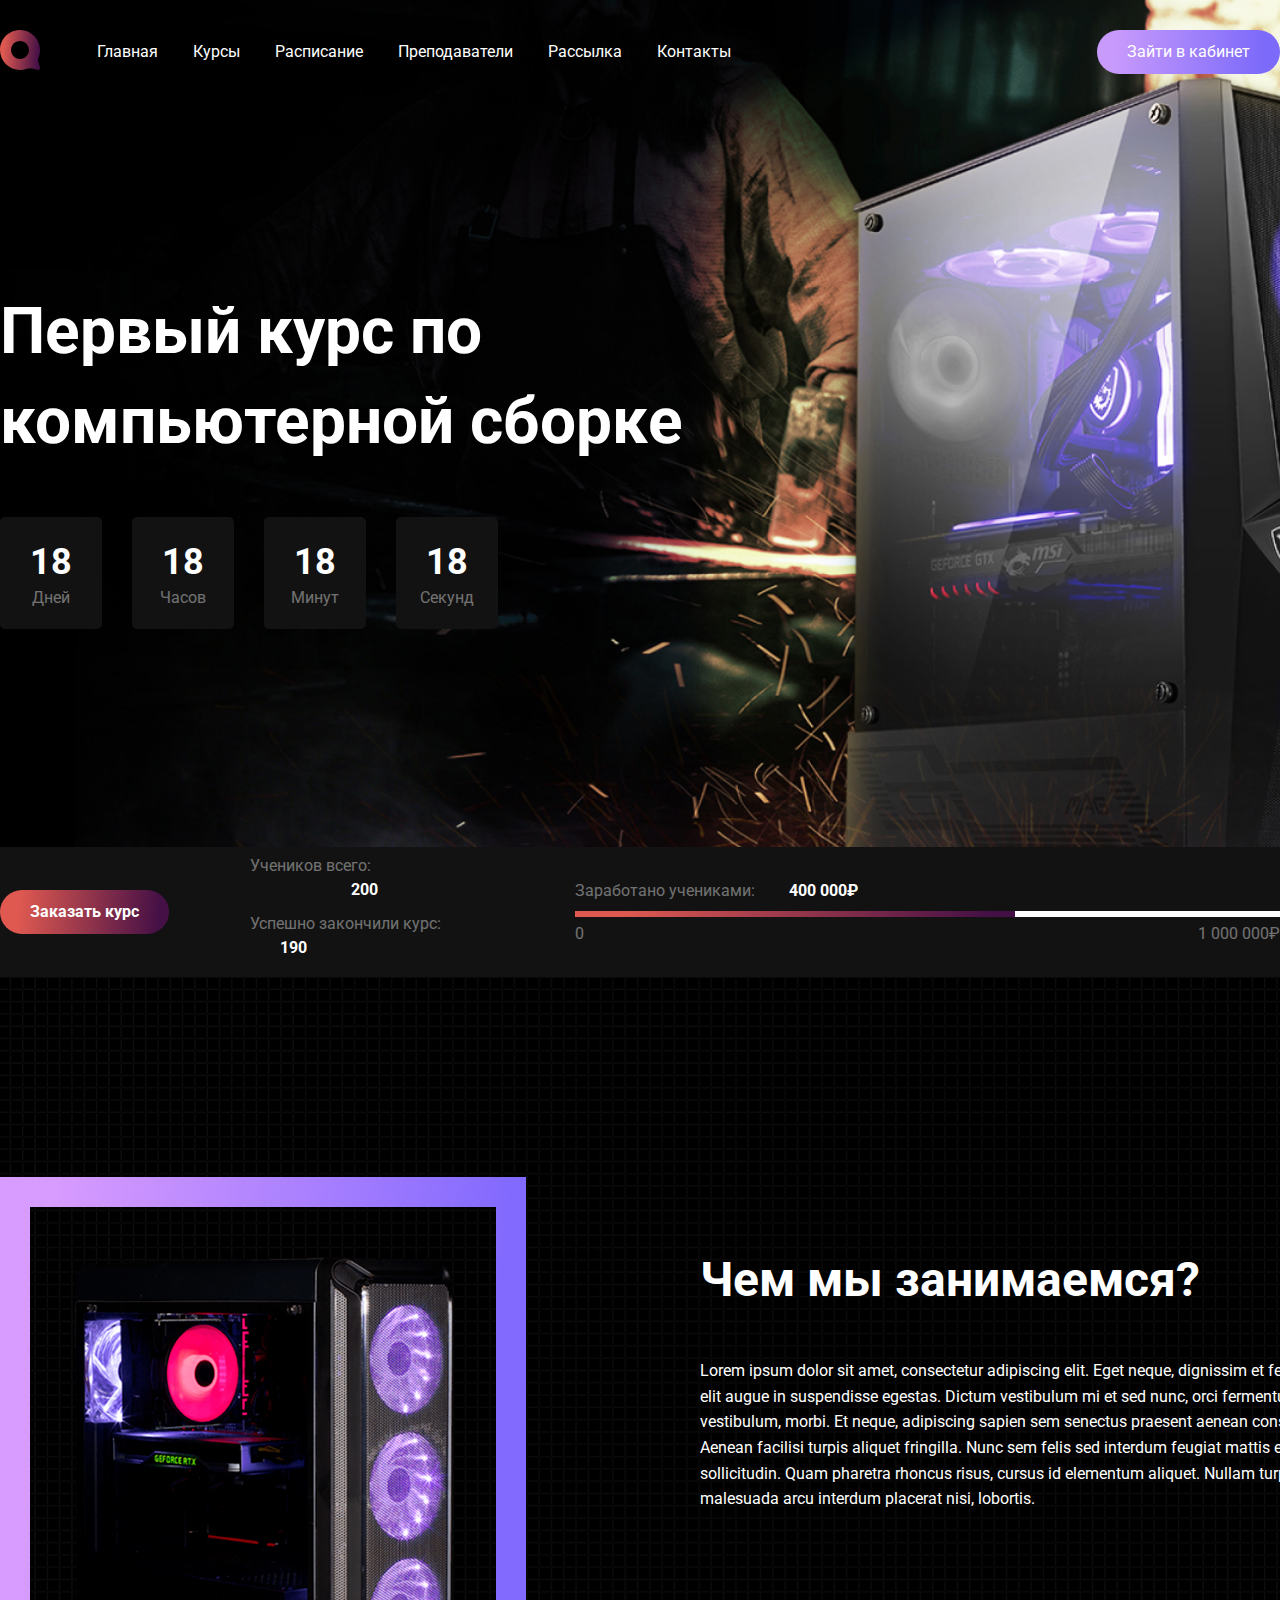
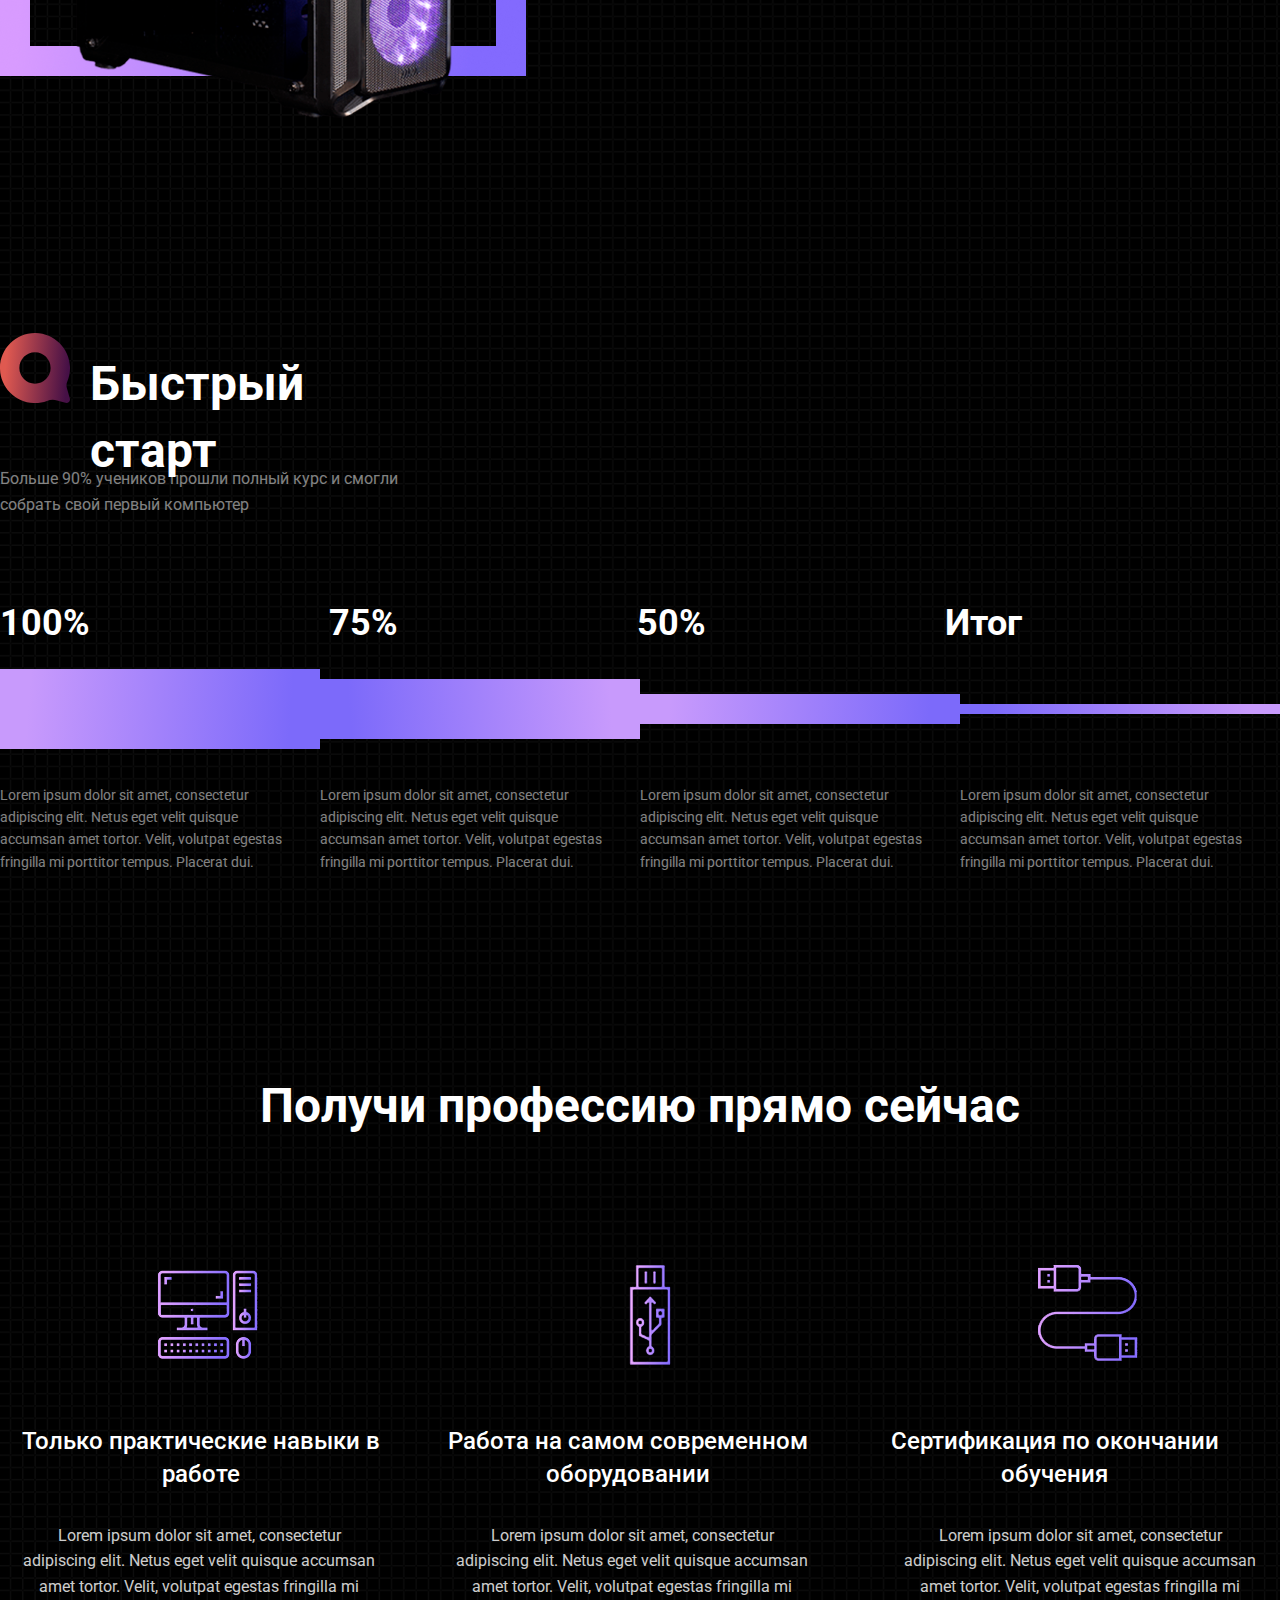
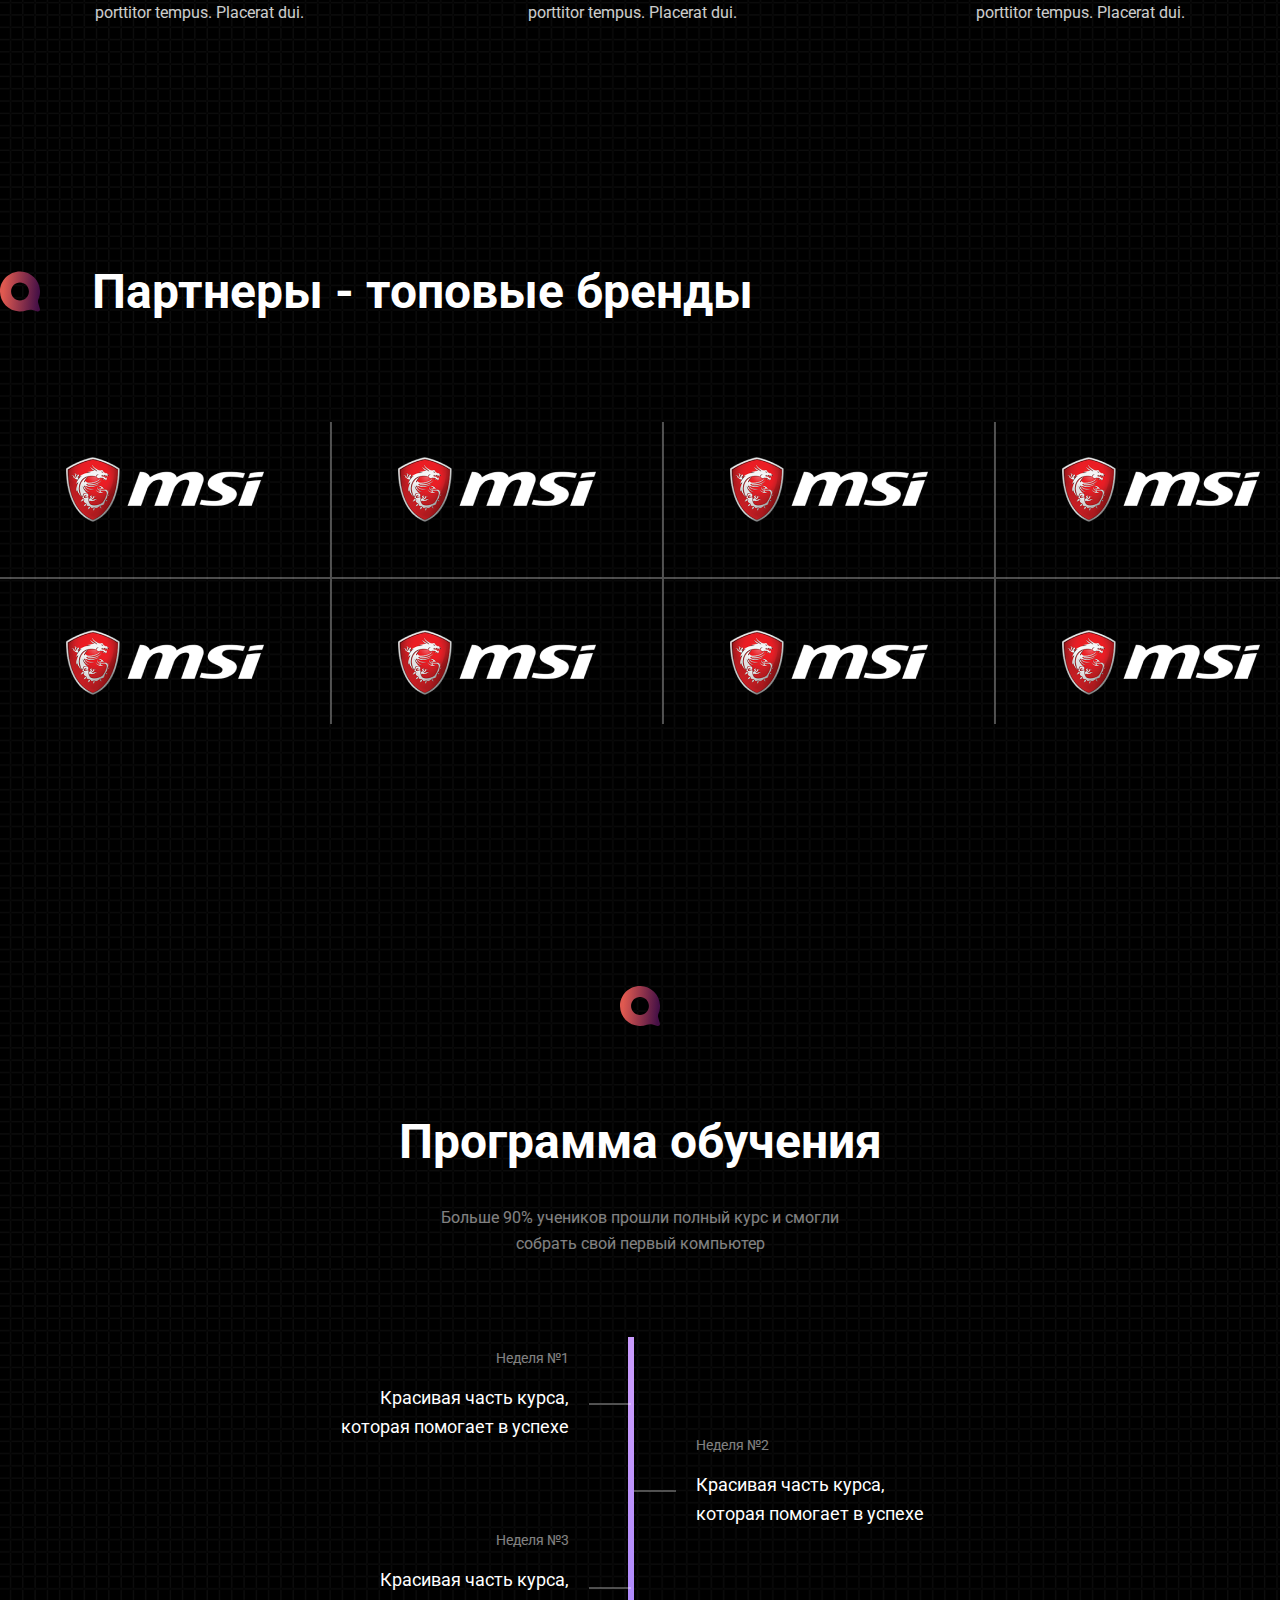
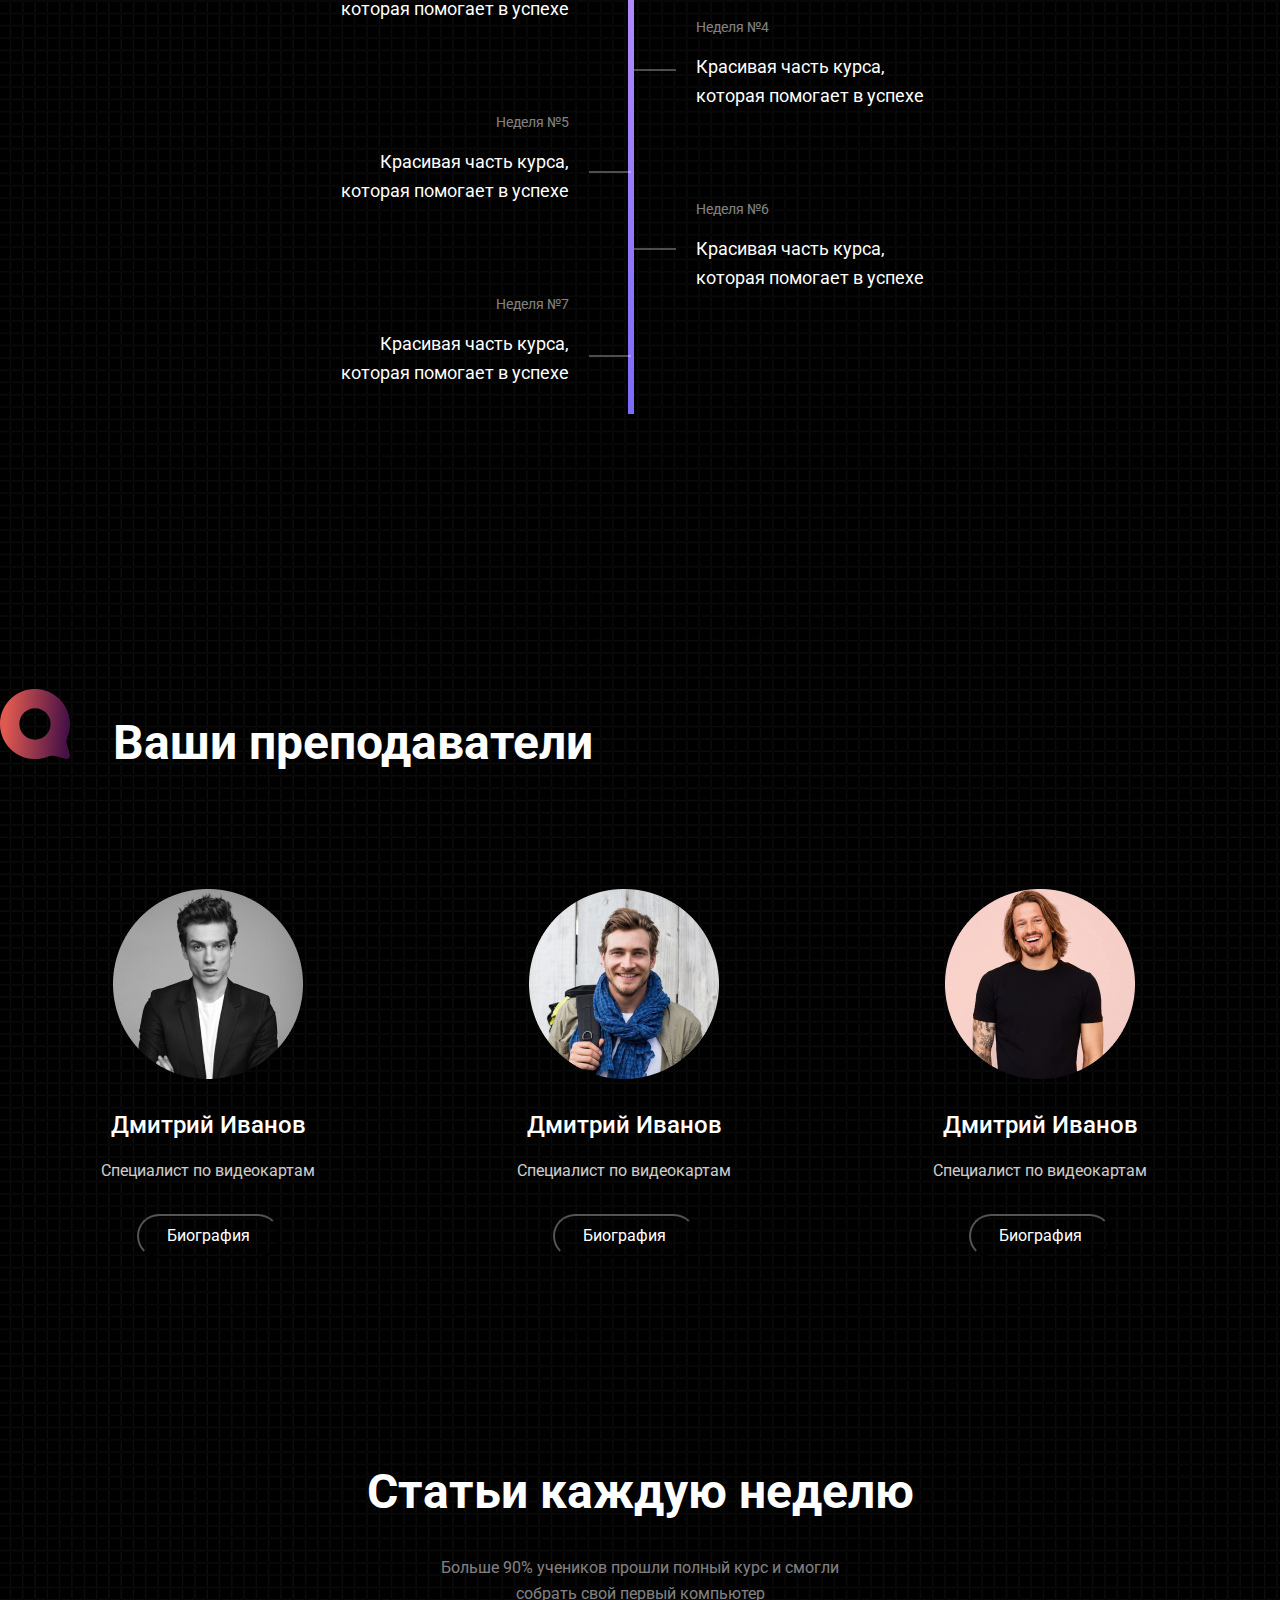
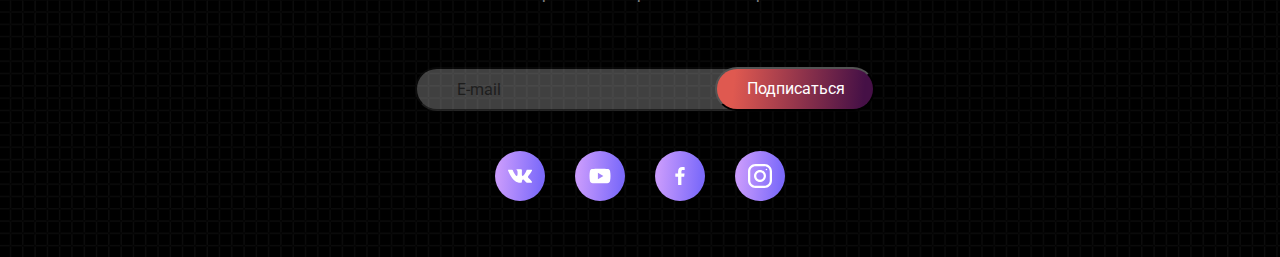
==== project/index.html @ 79b16659 "Add files via upload" ====
<!DOCTYPE html>
<html lang="ru">
<head>
    <meta charset="UTF-8">
    <meta http-equiv="X-UA-Compatible" content="IE=edge">
    <meta name="viewport" content="width=device-width, initial-scale=1.0">
    <title>Сайт</title>
    <link rel="preconnect" href="https://fonts.googleapis.com">
    <link rel="preconnect" href="https://fonts.gstatic.com" crossorigin>
    <link href="https://fonts.googleapis.com/css2?family=Roboto:wght@400;700&display=swap" rel="stylesheet">
    <link rel="stylesheet" href="css/normalize.css">
    <link rel="stylesheet" href="css/style.css">
</head>
<body>
    <header class="header">
       <div class="navbar  container">
            <a href="">
            <img src="img/Vector.svg" alt="Vector">
        </a>
        <nav>
            <ul class="menu">
                <li class="menu-item">
                    <a href="#" class="menu-link">Главная</a>
                </li>
                <li class="menu-item">
                    <a href="#" class="menu-link">Курсы</a>
                </li>
                <li class="menu-item">
                    <a href="#" class="menu-link">Расписание</a>
                </li>
                <li class="menu-item">
                    <a href="#" class="menu-link">Преподаватели</a>
                </li>
                <li class="menu-item">
                    <a href="#" class="menu-link">Рассылка</a>
                </li>
                <li class="menu-item">
                    <a href="#" class="menu-link">Контакты</a>
                </li>
            </ul>
        </nav>
        <div class="entrance">
            <span class="entrance-text">Зайти в кабинет</span>
        </div>
       </div>
       
       <div class="heading container">
            <h1 class="heading-title">Первый курс по компьютерной сборке</h1>
       </div>
       
       <div class="time container">
            <div class="time-block">
                <span class="time-number">18</span>
                <span class="time-times">Дней</span>
            </div>
            <div class="time-block">
                <span class="time-number">18</span>
                <span class="time-times">Часов</span>
            </div>
            <div class="time-block">
                <span class="time-number">18</span>
                <span class="time-times">Минут</span>
            </div>
            <div class="time-block">
                <span class="time-number">18</span>
                <span class="time-times">Секунд</span>
            </div>
       </div>
     
       <div class="kyrs">
           <div class="kyrs-info container">
                <div class="kyrs-button">
                    <span class="kyrs-button-text">Заказать курс</span>
                </div>
                <div class="kyrs-people">
                    <div class="kyrs-people-text">
                        <span class="kyrs-people-text1">Учеников всего:</span>
                        <span class="kyrs-people-text2">200</span>
                        
                    </div>
                    <div class="kyrs-people-text">
                        <span class="kyrs-people-text3">Успешно закончили курс:</span>
                        <span class="kyrs-people-text4">190</span>
                    </div>
                </div>
                <div class="kyrs-money">
                    <span class="kyrs-money1">Заработано учениками:</span>
                    <span class="kyrs-money2">400 000₽</span>
                    <div class="graph">
                        <div class="graphic1"></div>
                        <div class="graphic2"></div>
                    </div>
                    <div class="money">
                        <span class="zero">0</span>
                        <span class="million">1 000 000₽</span>
                    </div>
                </div>
           </div>
       </div>
     
    </header>
    <div class="list">
        <div class="listInfo container">
            <div class="list-listInfo-border">
                <img src="img/picture111.png" alt="picture">
            </div>
            <div class="list-listInfo-text">
                <div class="list-listInfo-text1">Чем мы занимаемся?</div>
                <div class="list-listInfo-text2">Lorem ipsum dolor sit amet, consectetur adipiscing elit. Eget neque, dignissim et feugiat elit augue in suspendisse egestas. Dictum vestibulum mi et sed nunc, orci fermentum vestibulum, morbi. Et neque, adipiscing sapien sem senectus praesent aenean consequat. Aenean facilisi turpis aliquet fringilla. Nunc sem felis sed interdum feugiat mattis elit, sollicitudin. Quam pharetra rhoncus risus, cursus id elementum aliquet. Nullam turpis arcu malesuada arcu interdum placerat nisi, lobortis. </div>
            </div>
        </div>
        <div class="listInfo2 container">
            <div class="listInfo2-heading">
                <img class="listInfo2-heading-Ellipse" src="img/Vector.svg" alt="Ellipse">
                <span class="listInfo2-heading-text">Быстрый старт</span>
            </div>
            <div class="listInfo2-text">
                <span class="listInfo2-text1">Больше 90% учеников прошли полный курс и смогли собрать свой первый компьютер</span>
            </div>
            <div class="listInfo2-statistic">
                <div class="listInfo2-procent">
                    <span class="listInfo2-procent-text">100%</span>
                    <span class="listInfo2-procent-text">75%</span>
                    <span class="listInfo2-procent-text">50%</span>
                    <span class="listInfo2-procent-text">Итог</span>
                </div>
            </div>
            <div class="listInfo2-statistic2">
                <div class="block1"></div>
                <div class="block2"></div>
                <div class="block3"></div>
                <div class="block4"></div>
            </div>
            <div class="listInfo2-statistic-text">
                <div class="text1">Lorem ipsum dolor sit amet, consectetur adipiscing elit. Netus eget velit quisque accumsan amet tortor. Velit, volutpat egestas fringilla mi porttitor tempus. Placerat dui.</div>
                <div class="text2">Lorem ipsum dolor sit amet, consectetur adipiscing elit. Netus eget velit quisque accumsan amet tortor. Velit, volutpat egestas fringilla mi porttitor tempus. Placerat dui.</div>
                <div class="text3">Lorem ipsum dolor sit amet, consectetur adipiscing elit. Netus eget velit quisque accumsan amet tortor. Velit, volutpat egestas fringilla mi porttitor tempus. Placerat dui.</div>
                <div class="text4">Lorem ipsum dolor sit amet, consectetur adipiscing elit. Netus eget velit quisque accumsan amet tortor. Velit, volutpat egestas fringilla mi porttitor tempus. Placerat dui.</div>
            </div>
            <div class="jobs">
                <div class="jobs-heading">Получи профессию прямо сейчас</div>
                <div class="jobs-picture">
                    <img src="img/picture2.png" alt="vector" class="jobs-picture1">
                    <img src="img/picture3.png" alt="vector" class="jobs-picture2">
                    <img src="img/picture4.png" alt="vector" class="jobs-picture3">
                </div>
                <div class="jobs-text">
                    <div class="jobs-text1-heading">Только практические навыки в работе</div>                    
                    <div class="jobs-text1-heading">Работа на самом современном оборудовании</div>                  
                    <div class="jobs-text1-heading">Сертификация по окончании обучения</div>
                </div>
                <div class="jobs-text2">
                    <div class="jobs-text1-text">Lorem ipsum dolor sit amet, consectetur adipiscing elit. Netus eget velit quisque accumsan amet tortor. Velit, volutpat egestas fringilla mi porttitor tempus. Placerat dui.</div>
                    <div class="jobs-text3-text">Lorem ipsum dolor sit amet, consectetur adipiscing elit. Netus eget velit quisque accumsan amet tortor. Velit, volutpat egestas fringilla mi porttitor tempus. Placerat dui.</div>
                    <div class="jobs-text2-text">Lorem ipsum dolor sit amet, consectetur adipiscing elit. Netus eget velit quisque accumsan amet tortor. Velit, volutpat egestas fringilla mi porttitor tempus. Placerat dui.</div>
                </div>
            </div>
            <div class="partners">
                <div class="partners-heading">
                    <img src="img/Vector.svg" alt="vector" class="partners-heading1">
                    <span class="partners-heading2">Партнеры - топовые бренды</span>
                </div>
                <div class="partners-text">
                    <div class="partners-text1">
                        <img src="img/logo.png" alt="logo" class="logo">
                        <hr class="line">
                        <img src="img/logo.png" alt="logo" class="logo">
                    </div>
                    <div class="partners-text2">
                        <hr class="line1">
                    </div>
                    <div class="partners-text1">
                        <img src="img/logo.png" alt="logo" class="logo">
                        <hr class="line">
                        <img src="img/logo.png" alt="logo" class="logo">
                    </div>
                    <div class="partners-text2">
                        <hr class="line1">
                    </div>
                    <div class="partners-text1">
                        <img src="img/logo.png" alt="logo" class="logo">
                        <hr class="line">
                        <img src="img/logo.png" alt="logo" class="logo">
                    </div>
                    <div class="partners-text2">
                        <hr class="line1">
                    </div>
                    <div class="partners-text1">
                        <img src="img/logo.png" alt="logo" class="logo">
                        <hr class="line">
                        <img src="img/logo.png" alt="logo" class="logo">
                    </div>
                </div>
            </div>
        </div>
        <div class="program container1">
            <div class="program-head">
                <div class="head-heading"><img src="img/Vector.svg" alt=""></div>
                <div class="head-heading1">Программа обучения</div>
                <center><div class="head-heading2">Больше 90% учеников прошли полный курс и смогли собрать свой первый компьютер</div></center>
            </div>
            <div class="program-information">
                <div class="program-imformation1">
                    <span class="information1">Неделя №1</span>
                    <span class="information2">Красивая часть курса,
                        которая помогает в успехе</span>
                    <span class="information1">Неделя №3</span>
                    <span class="information2">Красивая часть курса,
                        которая помогает в успехе</span>
                    <span class="information1">Неделя №5</span>
                    <span class="information2">Красивая часть курса,
                        которая помогает в успехе</span>
                    <span class="information1">Неделя №7</span>
                    <span class="information2">Красивая часть курса,
                        которая помогает в успехе</span>
                </div>
                <div class="program-information2">
                    <hr class="program-line">
                    <hr class="program-line">
                    <hr class="program-line">
                    <hr class="program-line">
                </div>
                <div class="program-information3">
                    <div class="lineVertical"></div>
                </div>
                <div class="program-information4">
                    <hr class="program-line2">
                    <hr class="program-line2">
                    <hr class="program-line2">
                </div>
                <div class="program-information5">
                    <span class="information12">Неделя №2</span>
                    <span class="information22">Красивая часть курса,
                        которая помогает в успехе</span>
                    <span class="information12">Неделя №4</span>
                    <span class="information22">Красивая часть курса,
                        которая помогает в успехе</span>
                    <span class="information12">Неделя №6</span>
                    <span class="information22">Красивая часть курса,
                        которая помогает в успехе</span>
                </div>
            </div>
        </div>
        <div class="prepodavateli container">
            <div class="prepodavateli-heading">
                <img src="img/Vector.svg" alt="Vector" class="vector">
                <span class="prepodavateli-heading-text">Ваши преподаватели</span>
            </div>
            <div class="prepod">
                <div class="prepodavateli-information">
                    <div class="DmitryIvanov">
                        <img src="img/Ellipse2.png" alt="DmitryIvanov" class="Dmitry">
                        <div class="text123">Дмитрий Иванов</div>
                        <div class="text213"> Специалист по видеокартам</div>
                        <button class="prepodavateli-button"><span class="button-text1">Биография</span></button>
                    </div>
                </div>
                <div class="prepodavateli-information">
                    <div class="DmitryIvanov">
                        <img src="img/Ellipse3.png" alt="DmitryIvanov" class="Dmitry">
                        <div class="text123">Дмитрий Иванов</div>
                        <div class="text213"> Специалист по видеокартам</div>
                        <button class="prepodavateli-button"><span class="button-text1">Биография</span></button>
                    </div>
                </div>
                <div class="prepodavateli-information">
                    <div class="DmitryIvanov">
                        <img src="img/Ellipse4.png" alt="DmitryIvanov" class="Dmitry">
                        <div class="text123">Дмитрий Иванов</div>
                        <div class="text213"> Специалист по видеокартам</div>
                        <button class="prepodavateli-button"><span class="button-text1">Биография</span></button>
                    </div>
                </div>
            </div>
            
        </div>
        <footer>
            <div class="footer container1">
                <div class="footer-heading">
                    <div class="footer-heading-text">Статьи каждую неделю</div>
                </div>
                <div class="footer-text">
                    <div class="footer-text-txt">Больше 90% учеников прошли полный курс и смогли собрать свой первый компьютер</div>
                </div>
                <div class="footer-email">
                    <input  placeholder="E-mail"   class="footer-input">
                    <button class="footer-button">Подписаться</button>
                </div>
                <div class="footer-icons">
                    <svg width="290" height="50" viewBox="0 0 290 50" fill="none" xmlns="http://www.w3.org/2000/svg">
                        <circle cx="25" cy="25" r="25" fill="url(#paint0_linear_10099_116)"/>
                        <circle cx="105" cy="25" r="25" fill="url(#paint1_linear_10099_116)"/>
                        <circle cx="185" cy="25" r="25" fill="url(#paint2_linear_10099_116)"/>
                        <circle cx="265" cy="25" r="25" fill="url(#paint3_linear_10099_116)"/>
                        <path d="M115.058 19.9454C114.938 19.5014 114.704 19.0966 114.379 18.7715C114.054 18.4464 113.649 18.2124 113.205 18.0929C111.57 17.6504 105 17.6504 105 17.6504C105 17.6504 98.4301 17.6504 96.7951 18.0929C96.3511 18.2124 95.9463 18.4464 95.6212 18.7715C95.2961 19.0966 95.0621 19.5014 94.9426 19.9454C94.6373 21.6128 94.4891 23.3053 94.5001 25.0004C94.4891 26.6955 94.6373 28.3879 94.9426 30.0554C95.0621 30.4994 95.2961 30.9042 95.6212 31.2293C95.9463 31.5544 96.3511 31.7884 96.7951 31.9079C98.4301 32.3504 105 32.3504 105 32.3504C105 32.3504 111.57 32.3504 113.205 31.9079C113.649 31.7884 114.054 31.5544 114.379 31.2293C114.704 30.9042 114.938 30.4994 115.058 30.0554C115.363 28.3879 115.511 26.6955 115.5 25.0004C115.511 23.3053 115.363 21.6128 115.058 19.9454ZM102.9 28.1504V21.8504L108.353 25.0004L102.9 28.1504Z" fill="white"/>
                        <g clip-path="url(#clip0_10099_116)">
                        <path fill-rule="evenodd" clip-rule="evenodd" d="M34.3625 27.7577C34.3625 27.7577 36.3029 29.6741 36.7829 30.5609C36.7922 30.5736 36.7995 30.5878 36.8045 30.6029C37.0001 30.9305 37.0481 31.1873 36.9521 31.3769C36.7901 31.6901 36.2417 31.8473 36.0557 31.8605H32.6261C32.3873 31.8605 31.8905 31.7981 31.2857 31.3805C30.8237 31.0577 30.3641 30.5261 29.9189 30.0065C29.2541 29.2349 28.6793 28.5653 28.0973 28.5653C28.0238 28.5651 27.9508 28.5773 27.8813 28.6013C27.4409 28.7405 26.8817 29.3681 26.8817 31.0397C26.8817 31.5629 26.4689 31.8605 26.1797 31.8605H24.6089C24.0737 31.8605 21.2873 31.6733 18.8165 29.0681C15.7889 25.8785 13.0697 19.48 13.0433 19.4236C12.8741 19.0096 13.2293 18.784 13.6133 18.784H17.0765C17.5409 18.784 17.6921 19.0648 17.7977 19.3168C17.9201 19.606 18.3737 20.7628 19.1177 22.0624C20.3225 24.1768 21.0629 25.0373 21.6545 25.0373C21.7657 25.0376 21.8749 25.0086 21.9713 24.9533C22.7441 24.5285 22.6001 21.7684 22.5641 21.1996C22.5641 21.0892 22.5629 19.9672 22.1669 19.4248C21.8837 19.036 21.4013 18.8848 21.1097 18.8296C21.1877 18.7168 21.3533 18.544 21.5657 18.442C22.0949 18.178 23.0513 18.1396 24.0005 18.1396H24.5273C25.5569 18.154 25.8233 18.22 26.1977 18.3148C26.9513 18.4948 26.9657 18.9832 26.8997 20.6464C26.8805 21.1216 26.8601 21.6568 26.8601 22.2868C26.8601 22.4212 26.8541 22.5712 26.8541 22.7236C26.8313 23.5768 26.8013 24.5381 27.4037 24.9329C27.4818 24.9815 27.5721 25.0073 27.6641 25.0072C27.8729 25.0072 28.4981 25.0072 30.1937 22.0972C30.9377 20.812 31.5137 19.2964 31.5533 19.1824C31.5869 19.1188 31.6877 18.94 31.8101 18.868C31.8972 18.8217 31.9947 18.7986 32.0933 18.8008H36.1673C36.6113 18.8008 36.9125 18.868 36.9713 19.036C37.0697 19.3084 36.9521 20.14 35.0921 22.6552C34.7789 23.074 34.5041 23.4365 34.2629 23.7533C32.5769 25.9661 32.5769 26.0777 34.3625 27.7577V27.7577Z" fill="white"/>
                        </g>
                        <path d="M186.397 33.9972V25.8012H189.162L189.573 22.5922H186.397V20.5482C186.397 19.6222 186.655 18.9882 187.984 18.9882H189.668V16.1272C188.849 16.0394 188.025 15.997 187.201 16.0002C184.757 16.0002 183.079 17.4922 183.079 20.2312V22.5862H180.332V25.7952H183.085V33.9972H186.397Z" fill="white"/>
                        <path d="M269.5 13H260.5C256.359 13 253 16.3585 253 20.5V29.5C253 33.6415 256.359 37 260.5 37H269.5C273.642 37 277 33.6415 277 29.5V20.5C277 16.3585 273.642 13 269.5 13ZM274.75 29.5C274.75 32.395 272.395 34.75 269.5 34.75H260.5C257.605 34.75 255.25 32.395 255.25 29.5V20.5C255.25 17.605 257.605 15.25 260.5 15.25H269.5C272.395 15.25 274.75 17.605 274.75 20.5V29.5Z" fill="white"/>
                        <path d="M265 19C261.686 19 259 21.6865 259 25C259 28.3135 261.686 31 265 31C268.314 31 271 28.3135 271 25C271 21.6865 268.314 19 265 19ZM265 28.75C262.933 28.75 261.25 27.067 261.25 25C261.25 22.9315 262.933 21.25 265 21.25C267.067 21.25 268.75 22.9315 268.75 25C268.75 27.067 267.067 28.75 265 28.75Z" fill="white"/>
                        <path d="M271.448 19.35C271.889 19.35 272.247 18.992 272.247 18.5505C272.247 18.1089 271.889 17.751 271.448 17.751C271.006 17.751 270.648 18.1089 270.648 18.5505C270.648 18.992 271.006 19.35 271.448 19.35Z" fill="white"/>
                        <defs>
                        <linearGradient id="paint0_linear_10099_116" x1="5.1105" y1="-5.43152e-06" x2="48.2386" y2="3.21466" gradientUnits="userSpaceOnUse">
                        <stop stop-color="#C89AFC"/>
                        <stop offset="1" stop-color="#7C6AFA"/>
                        </linearGradient>
                        <linearGradient id="paint1_linear_10099_116" x1="85.1105" y1="-5.43152e-06" x2="128.239" y2="3.21466" gradientUnits="userSpaceOnUse">
                        <stop stop-color="#C89AFC"/>
                        <stop offset="1" stop-color="#7C6AFA"/>
                        </linearGradient>
                        <linearGradient id="paint2_linear_10099_116" x1="165.11" y1="-5.43152e-06" x2="208.239" y2="3.21466" gradientUnits="userSpaceOnUse">
                        <stop stop-color="#C89AFC"/>
                        <stop offset="1" stop-color="#7C6AFA"/>
                        </linearGradient>
                        <linearGradient id="paint3_linear_10099_116" x1="245.11" y1="-5.43152e-06" x2="288.239" y2="3.21466" gradientUnits="userSpaceOnUse">
                        <stop stop-color="#C89AFC"/>
                        <stop offset="1" stop-color="#7C6AFA"/>
                        </linearGradient>
                        <clipPath id="clip0_10099_116">
                        <rect x="13" y="13" width="24" height="24" fill="white"/>
                        </clipPath>
                        </defs>
                        </svg>
                        
                        
                </div>
            </div>
        </footer>
    </div>
 
    
</body>
</html>
---- project/css/style.css ----
* {
    box-sizing: border-box;
}
body {
    background-color: #333333;
    font-family: 'Roboto', sans-serif;
}
.header {
   
    min-height: 100%;
    background: url("../img/bg.jpg") no-repeat center top / cover;
}
.navbar {
    display: flex;
    align-items: center;
    justify-content: space-between;
    padding-top: 30px;
    padding-bottom: 30px;
}
.container {
    max-width: 1296px;
    margin: auto;
}
.menu {
    list-style: none;
    display: flex;
    margin: 0;
    margin-left: 17px;
}
.menu-item {
    margin-right: 35px;
}
.menu-link {
    color: white;
    text-decoration: none;
}
.entrance {
    display: flex;
    align-items:center;
    margin-left: auto;
    color: white;
    min-width: 183px;
    min-height: 44px;
    border-radius: 50px;
    background: linear-gradient(94.26deg, #C89AFC 9.51%, #7C6AFA 90.23%);
}
.entrance-text {
    margin: auto;
}
.heading {
    color: white;
    padding-top: 140px;
}
.heading-title {
    font-family: Roboto;
    font-style: normal;
    font-weight: bold;
    font-size: 64px;
    line-height: 140%;
    width: 920px;
    height: 180px;
}
.time {
    color: white;
    margin-top: 50px;
    display: flex;
}
.time-block {
    width: 102px;
    height: 112px;
    background: #121212;
    margin-right: 30px;
    flex-direction: column;
    display: flex;
    justify-content: center;
    align-items: center;
    border-radius: 5px;
}
.time-number {
    font-family: Roboto;
    font-style: normal;
    font-weight: bold;
    font-size: 36px;
    line-height: 140%;  
}
.time-times {
    font-family: Roboto;
    font-style: normal;
    font-weight: normal;
    font-size: 16px;
    line-height: 140%;
    text-align: center;
    color: #FFFFFF;
    opacity: 0.4;
}
.kyrs {
    margin-left: auto;
    margin-right: auto;
    margin-top: 218px;
    width: 100%;
    height: 130px;
    background-color:#121212;
}
.kyrs-info {
    height: 130px;
    display: flex;
    align-items: center;
    color: white;
}
.kyrs-button {
    display: flex;
    margin-right: 81px;
    align-items:center;
    color: white;
    width: 169px;
    height: 44px;
    min-width: 169px;
    min-height: 44px;
    border-radius: 50px;
    background: linear-gradient(94.78deg, #DF5950 11.19%, #451046 93.72%);
}
.kyrs-button-text {
    margin: auto;
    font-family: Roboto;
    font-style: normal;
    font-weight: bold;
    font-size: 16px;
    line-height: 150%;
}
.kyrs-people-text {
    margin-bottom: 10px;
}
.kyrs-people-text1 {
    font-family: Roboto;
    font-style: normal;
    font-weight: normal;
    font-size: 16px;
    line-height: 150%;
    color: #FFFFFF;
    opacity: 0.4;
}
.kyrs-people-text2 {
    margin-left: 101px;
    font-family: Roboto;
    font-style: normal;
    font-weight: bold;
    font-size: 16px;
    line-height: 150%;
    color: #FFFFFF;
}
.kyrs-people-text3 {
    font-family: Roboto;
    font-style: normal;
    font-weight: normal;
    font-size: 16px;
    line-height: 150%;
    color: #FFFFFF;
    opacity: 0.4;
}
.kyrs-people-text4 {
    margin-left: 30px;
    font-family: Roboto;
    font-style: normal;
    font-weight: bold;
    font-size: 16px;
    line-height: 150%;
    color: #FFFFFF;
}
.kyrs-money1 {
    margin-left: 81px;
    margin-right: 30px;
    font-family: Roboto;
    font-style: normal;
    font-weight: normal;
    font-size: 16px;
    line-height: 150%;
    color: #FFFFFF;
    opacity: 0.4;
}
.kyrs-money2 {
    font-family: Roboto;
    font-style: normal;
    font-weight: bold;
    font-size: 16px;
    line-height: 150%;
    color: #FFFFFF;
}
.graph {
    display: flex;
}
.graphic1 {
    margin-left: 81px;
    width: 440px;
    height: 6px;
    background: linear-gradient(94.78deg, #DF5950 11.19%, #451046 93.72%);
    margin-top: 8px;
}
.graphic2 {
    width: 265px;
    height: 6px;
    background:white;
    margin-top: 8px;
}
.money {
    display: flex;
    margin-left: 81px;
    margin-top: 5px;
    justify-content: space-between;
    font-family: Roboto;
    font-style: normal;
    font-weight: normal;
    font-size: 16px;
    line-height: 150%;
    color: #FFFFFF;
    opacity: 0.4;
}
.list {
    min-height: 1920px;
   
    background: url("../img/back.png") no-repeat center top / cover;
}
.listInfo {
    display: flex;
}
.list-listInfo-border {
    margin-top: 200px;
    width: 526px;
    height: 499px;
}
.list-listInfo-text {
    margin-left: 174px;
}
.list-listInfo-text1 {
    margin-top: 269px;
    width: 502px;
    height: 67px;
    font-family: Roboto;
    font-style: normal;
    font-weight: bold;
    font-size: 48px;
    line-height: 140%;
    color: #FFFFFF;
    margin-bottom: 45px;
}
.list-listInfo-text2 {
    width: 636px;
    height: 156px;
    font-family: Roboto;
    font-style: normal;
    font-weight: normal;
    font-size: 16px;
    line-height: 160%;
    color: #FFFFFF;
}
.listInfo2-heading {
    display: flex;
}
.listInfo2-heading-text {
    width: 351px;
    height: 67px;
    font-family: Roboto;
    font-style: normal;
    font-weight: bold;
    font-size: 48px;
    line-height: 140%;
    color: #FFFFFF;
}
.listInfo2-heading-Ellipse {
    margin-top: 243px;
    width: 70px;
    margin-right: 20px;
}
.listInfo2-heading-text {
    margin-top: 274px;
}
.listInfo2-text {
    width: 411px;
    height: 52px;
    margin-top: 49px;
}
.listInfo2-text1 {
    font-family: Roboto;
    font-style: normal;
    font-weight: normal;
    font-size: 16px;
    line-height: 160%;
    color: #FFFFFF;
    opacity: 0.5;
}
.listInfo2-procent {
    margin-top: 80px;
}
.listInfo2-procent-text {
    margin-right: 235px;
    width: 89px;
    height: 50px;
    font-family: Roboto;
    font-style: normal;
    font-weight: bold;
    font-size: 36px;
    line-height: 140%;
    color: #FFFFFF;
}
.listInfo2-statistic2 {
    display: flex;
}
.block1 {
    width: 324px;
    height: 80px;
    margin-top: 20px;
    background: linear-gradient(94.26deg, #C89AFC 9.51%, #7C6AFA 90.23%);
}
.block2 {
    margin-top: 30px;
    width: 324px;
    height: 60px;
    background: linear-gradient(94.26deg, #C89AFC 9.51%, #7C6AFA 90.23%);
    transform: matrix(-1, 0, 0, 1, 0, 0);
}
.block3 {
    margin-top: 45px;
    width: 324px;
    height: 30px;
    background: linear-gradient(94.26deg, #C89AFC 9.51%, #7C6AFA 90.23%);
}
.block4 {
    margin-top: 55px;
    width: 324px;
    height: 10px;
    background: linear-gradient(94.26deg, #C89AFC 9.51%, #7C6AFA 90.23%);
    transform: matrix(-1, 0, 0, 1, 0, 0);
}
.listInfo2-statistic-text {
    display: flex;
}
.text1{
    margin-right: 18px;
    margin-top: 35px;
    width: 306px;
    height: 88px;
    font-family: Roboto;
    font-style: normal;
    font-weight: normal;
    font-size: 14px;
    line-height: 160%;
    color: #FFFFFF;
    opacity: 0.5;
} 
.text2 {
    margin-right: 18px;
    margin-top: 35px;
    width: 306px;
    height: 88px;
    font-family: Roboto;
    font-style: normal;
    font-weight: normal;
    font-size: 14px;
    line-height: 160%;
    color: #FFFFFF;
    opacity: 0.5;
}
.text3 {
    margin-right: 18px;
    margin-top: 35px;
    width: 306px;
    height: 88px;
    font-family: Roboto;
    font-style: normal;
    font-weight: normal;
    font-size: 14px;
    line-height: 160%;
    color: #FFFFFF;
    opacity: 0.5;
}
.text4 {
    margin-right: 18px;
    margin-top: 35px;
    width: 306px;
    height: 88px;
    font-family: Roboto;
    font-style: normal;
    font-weight: normal;
    font-size: 14px;
    line-height: 160%;
    color: #FFFFFF;
    opacity: 0.5;
}
.jobs-heading {
    align-items: center;
    margin-top: 200px;
    font-family: Roboto;
    font-style: normal;
    font-weight: bold;
    font-size: 48px;
    line-height: 140%;
    text-align: center;
    color: #FFFFFF;
}
.jobs-picture {
    display: flex;
    margin-top: 126px;
    margin-bottom: 60px;
}
.jobs-picture1 {
    margin-left: 158px;
}
.jobs-picture2 {
    margin-left: 340px;
    margin-right: 340px;
}
.jobs-picture3 {
    margin-right: 158px;
}
.jobs-text {
    display: flex;
}
.jobs-text2 {
    display: flex;
}
.jobs-text1-heading {
    margin-bottom: 30px;
    margin-right: 24px;
    width: 416px;
    height: 68px;
    font-family: Roboto;
    font-style: normal;
    font-weight: 500;
    font-size: 24px;
    line-height: 140%;
    text-align: center;
    align-items: center;
    color: #FFFFFF;
}
.jobs-text1-text {
    margin-right: 75px;
    margin-left: 20px;
    width: 358px;
    height: 104px;
    font-family: Roboto;
    font-style: normal;
    font-weight: normal;
    font-size: 16px;
    line-height: 160%;
    text-align: center;
    color: #FFFFFF;
    opacity: 0.8;
}
.jobs-text2-text {
    width: 358px;
    height: 104px;
    font-family: Roboto;
    font-style: normal;
    font-weight: normal;
    font-size: 16px;
    line-height: 160%;
    text-align: center;
    color: #FFFFFF;
    opacity: 0.8;
}
.jobs-text3-text {
    margin-right: 90px;
    width: 358px;
    height: 104px;
    font-family: Roboto;
    font-style: normal;
    font-weight: normal;
    font-size: 16px;
    line-height: 160%;
    text-align: center;
    color: #FFFFFF;
    opacity: 0.8;
}
.partners-heading {
    display: flex;
    margin-top: 231px;
    margin-bottom: 89px;
}
.partners-heading1 {
    margin-right: 52px;
}
.partners-heading2 {
    width: 661px;
    height: 67px;
    font-family: Roboto;
    font-style: normal;
    font-weight: bold;
    font-size: 48px;
    line-height: 140%;
    color: #FFFFFF;
}
.partners-text {
    display: flex;
    margin-bottom: 243px;
}
.logo {
    margin-bottom: 29px;
    margin-right: 66px;
    margin-left: 66px;
    margin-top: 29px;
}
.line {
    opacity: 0.3;
    border: 1px solid #FFFFFF;
}
.line1 {
    height: 300px;
    opacity: 0.3;
    border: 1px solid #FFFFFF;
}
.container1 {
    max-width: 750px;
    margin: auto;
}
.program-head {
    justify-content: center;
}
.head-heading {
    text-align: center;
}
.head-heading1 {
    margin-top: 78px;
    margin-bottom: 30px;
    text-align: center;
    height: 67px;
    font-family: Roboto;
    font-style: normal;
    font-weight: bold;
    font-size: 48px;
    line-height: 140%;
    color: #FFFFFF;
}
.head-heading2 {
    align-items: center;
    width: 411px;
    height: 52px;
    font-family: Roboto;
    font-style: normal;
    font-weight: normal;
    font-size: 16px;
    line-height: 160%;
    color: #FFFFFF;
    opacity: 0.5;
}
.program-information {
    display: flex;
}
.program-imformation1 {
    margin-top: 90px;
    display: flex;
    flex-direction: column;
    flex-wrap: wrap;
}
.program-information2 {
    margin-top: 138px;
    
}
.information1 {
    margin-bottom: 15px;
    width: 304px;
    height: 22px;
    font-family: Roboto;
    font-style: normal;
    font-weight: normal;
    font-size: 14px;
    line-height: 160%;
    text-align: right;
    color: #FFFFFF;
    opacity: 0.5;
}
.information2 {
    margin-left: auto;
    margin-bottom: 87px;
    width: 228px;
    height: 58px;
    font-family: Roboto;
    font-style: normal;
    font-weight: normal;
    font-size: 18px;
    line-height: 160%;
    text-align: right;
    color: #FFFFFF;
}
.program-line {
    margin-left: 20px;
    margin-bottom: 182px;
    width: 40px;
    height: 0px;
    opacity: 0.3;
    border: 1px solid #FFFFFF;
    transform: rotate(180deg);
}
.lineVertical {
    margin-top: 80px;
    border-left: 6px solid;
    border-image: linear-gradient(94.26deg, #C89AFC 9.51%, #7C6AFA 90.23%);
    border-image-slice: 1;
    height: 677px;
    left: 50%;
    margin-left: -3px;
    top: 0;
}
.program-information4 {
    margin-top: 225px;
}
.program-line2 {
    margin-right: 20px;
    margin-bottom: 177px;
    width: 40px;
    height: 0px;
    opacity: 0.3;
    border: 1px solid #FFFFFF;
    transform: rotate(180deg);
}
.program-information5 {
    margin-top: 177px;
    display: flex;
    flex-direction: column;
    flex-wrap: wrap;
}
.information12 {
    margin-bottom: 15px;
    width: 304px;
    height: 22px;
    font-family: Roboto;
    font-style: normal;
    font-weight: normal;
    font-size: 14px;
    line-height: 160%;
    text-align: left;
    color: #FFFFFF;
    opacity: 0.5;
}
.information22 {
    margin-right: auto;
    margin-bottom: 87px;
    width: 228px;
    height: 58px;
    font-family: Roboto;
    font-style: normal;
    font-weight: normal;
    font-size: 18px;
    line-height: 160%;
    text-align: left;
    color: #FFFFFF;
}
.prepod {
    display: flex;
}
.prepodavateli-information {
    display: flex;
}
.prepodavateli-heading {
    margin-top: 150px;
}
.prepodavateli-heading-text {
    margin-left: 39px;
    margin-bottom: 131px;
    width: 481px;
    height: 67px;
    font-family: Roboto;
    font-style: normal;
    font-weight: bold;
    font-size: 48px;
    line-height: 140%;
    color: #FFFFFF;
}
.vector {
    width: 70px;
    height: 70px;
}
.DmitryIvanov {
    display: flex;
    flex-direction: column;
    flex-wrap: wrap;
}
.Dmitry {
    margin-left: auto;
    margin-right: auto;
    margin-top: 113px;
    margin-bottom: 30px;
    width: 190px;
    height: 190px;
}
.text123 {
    margin-bottom: 15px;
    text-align: center; 
    width: 416px;
    height: 34px;
    font-family: Roboto;
    font-style: normal;
    font-weight: 500;
    font-size: 24px;
    line-height: 140%;
   
    color: #FFFFFF;
}
.text213 {
    margin-bottom: 30px;
    text-align: center;
    width: 416px;
    height: 26px;
    font-family: Roboto;
    font-style: normal;
    font-weight: normal;
    font-size: 16px;
    line-height: 160%;  
    color: #FFFFFF;
    opacity: 0.8;
}
.prepodavateli-button {
    background-color: transparent;
    background-repeat: no-repeat;
    cursor: pointer;
    margin-left: auto;
    margin-right: auto;
    width: 143px;
    height: 44px;
    border-radius: 50px;
}
.button-text1 {
    width: 83px;
    height: 24px;
    font-family: Roboto;
    font-style: normal;
    font-weight: normal;
    font-size: 16px;
    line-height: 150%;
    text-align: center;
    color: #FFFFFF;
    flex: none;
    order: 0;
    flex-grow: 0;
    margin: 0px 10px;
}
.footer-heading {
    margin-left: auto;
    margin-right: auto;
    margin-top: 200px;
    margin-bottom: 30px;
    width: 547px;
    height: 67px;
}
.footer-text {
    margin-left: auto;
    margin-right: auto;
    margin-bottom: 60px;
    width: 411px;
    height: 52px;
}
.footer-email {
    display: flex;
   color: white;
    width: 450px;
    height: 44px;
    margin-left: auto;
    margin-right: auto;
    border-radius: 20px;
}
.footer-heading-text {
    font-family: Roboto;
    font-style: normal;
    font-weight: bold;
    font-size: 48px;
    line-height: 140%;
    text-align: center;
    color: #FFFFFF;
}
.footer-text-txt {
    font-family: Roboto;
    font-style: normal;
    font-weight: normal;
    font-size: 16px;
    line-height: 160%;
    text-align: center;
    color: #FFFFFF;
    opacity: 0.5;
}
.footer-input{
    padding-left: 40px;
    text-align: left;
   
    width: 353px;
    opacity: 0.25;
    height: 44px;
    border-radius: 50px;
    background: #FFFFFF;
}  
    .footer-button{
        position: absolute;
        margin-left: 300px;
        width: 160px;
        height: 44px;
        color: white;
        justify-content: center;
        align-items: center;
        padding: 10px 30px;
        background: linear-gradient(94.78deg, #DF5950 11.19%, #451046 93.72%);
        border-radius: 50px;
    }
    .footer-icons{
        width: 290px;
        height: 50px;
        padding-bottom: 106px;
        padding-top: 40px;
        margin-left: auto;
        margin-right: auto;
    }
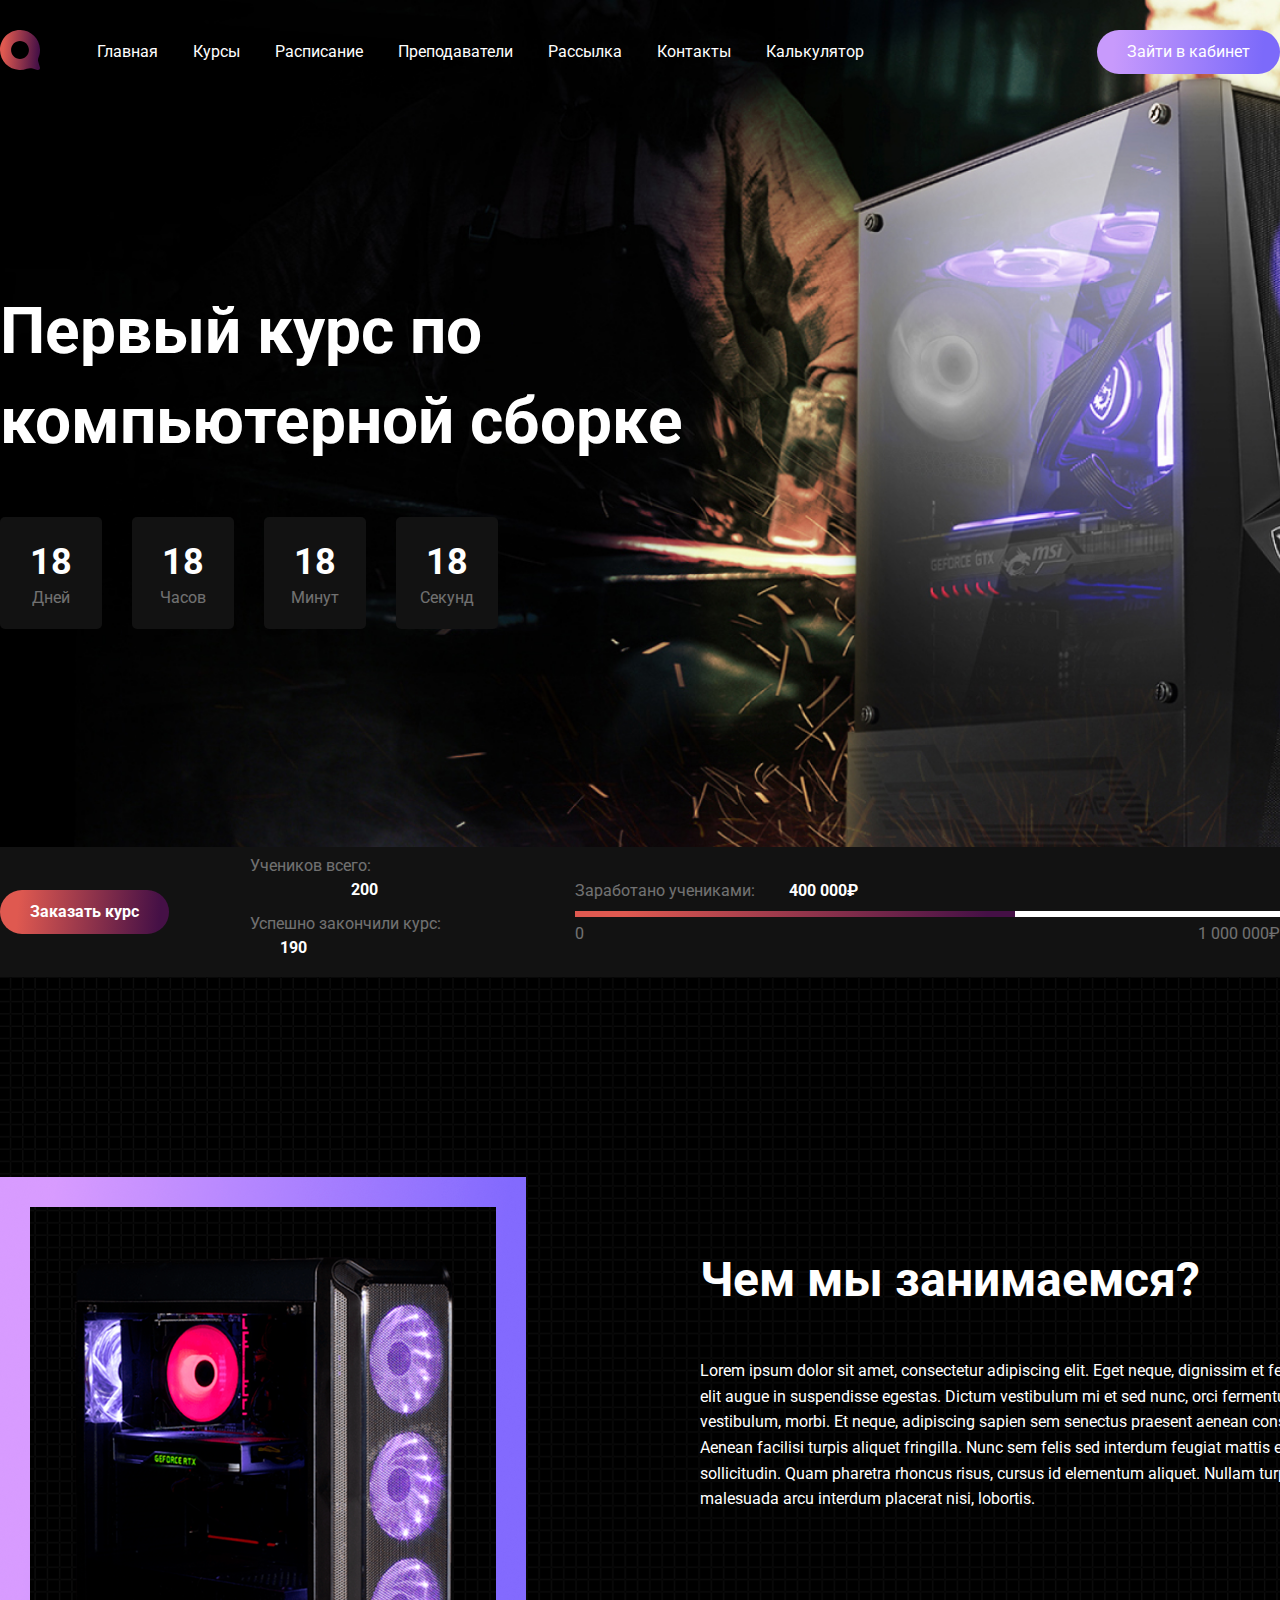
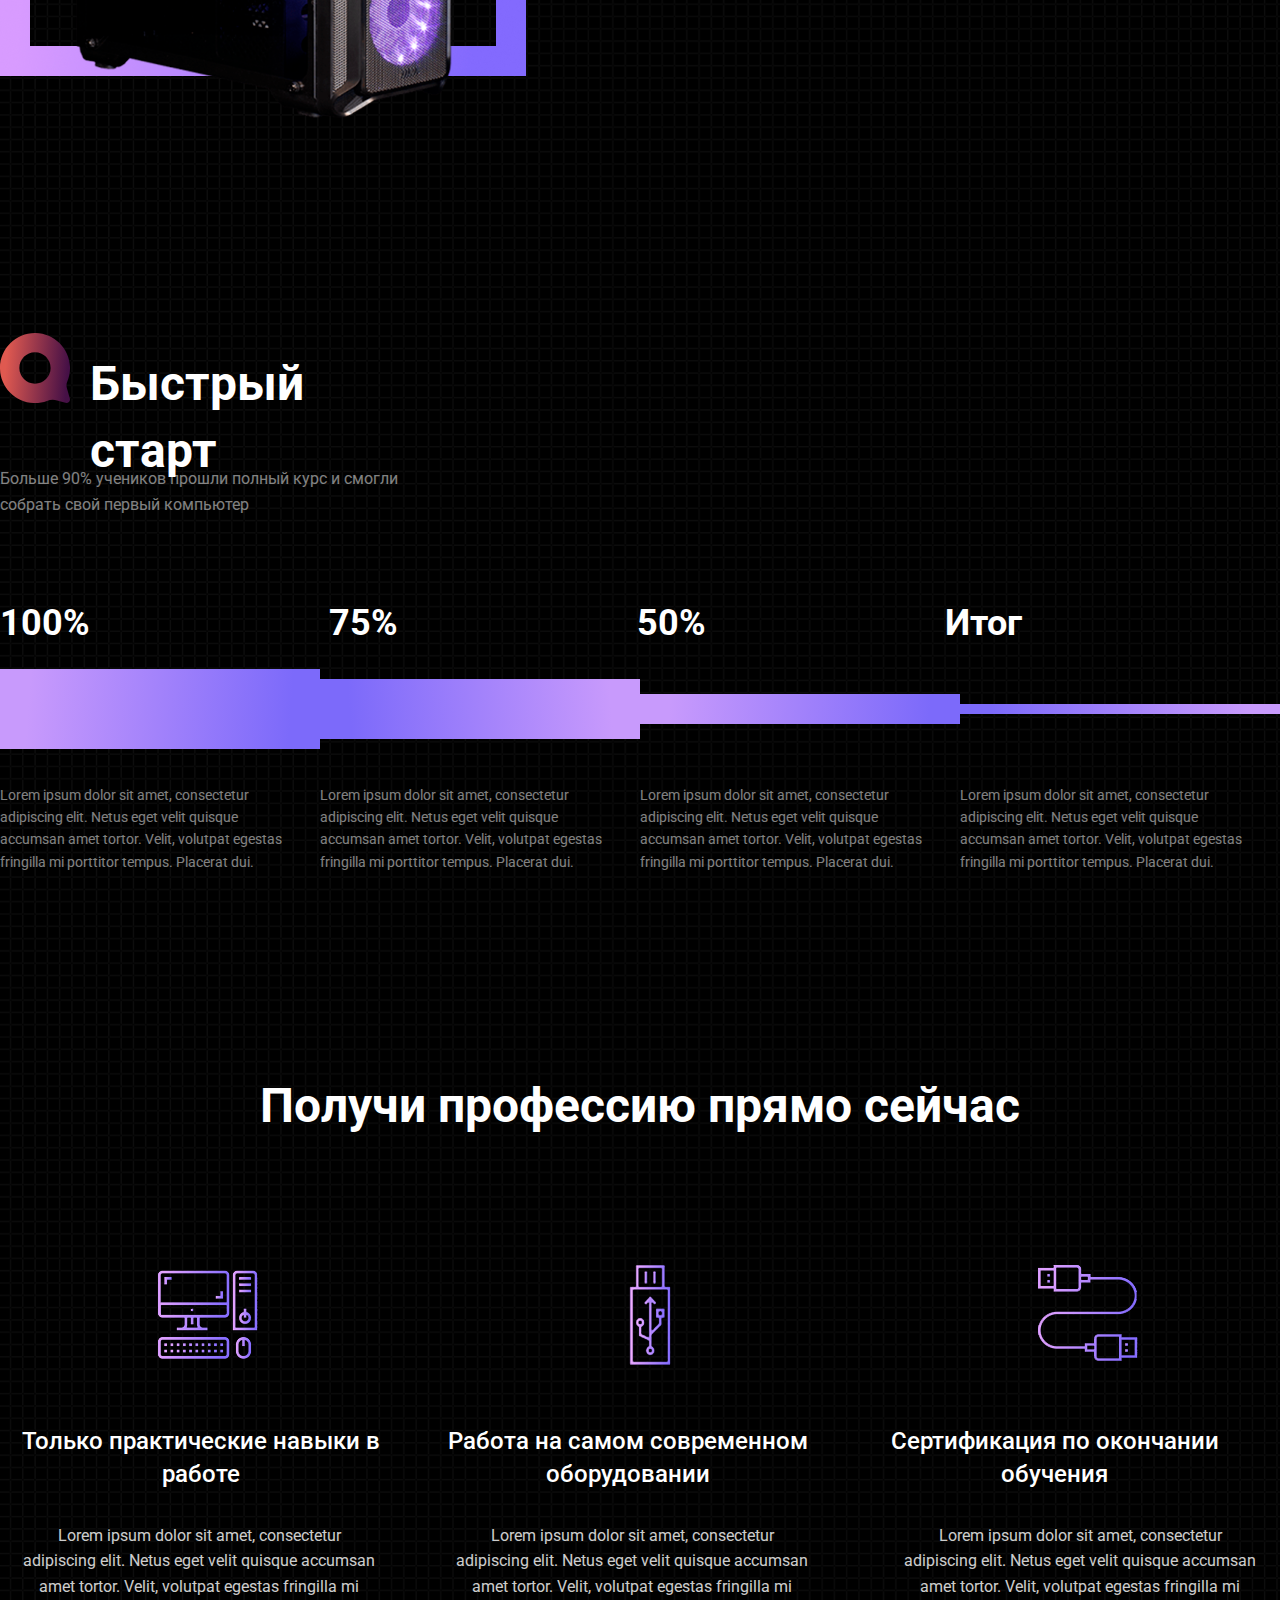
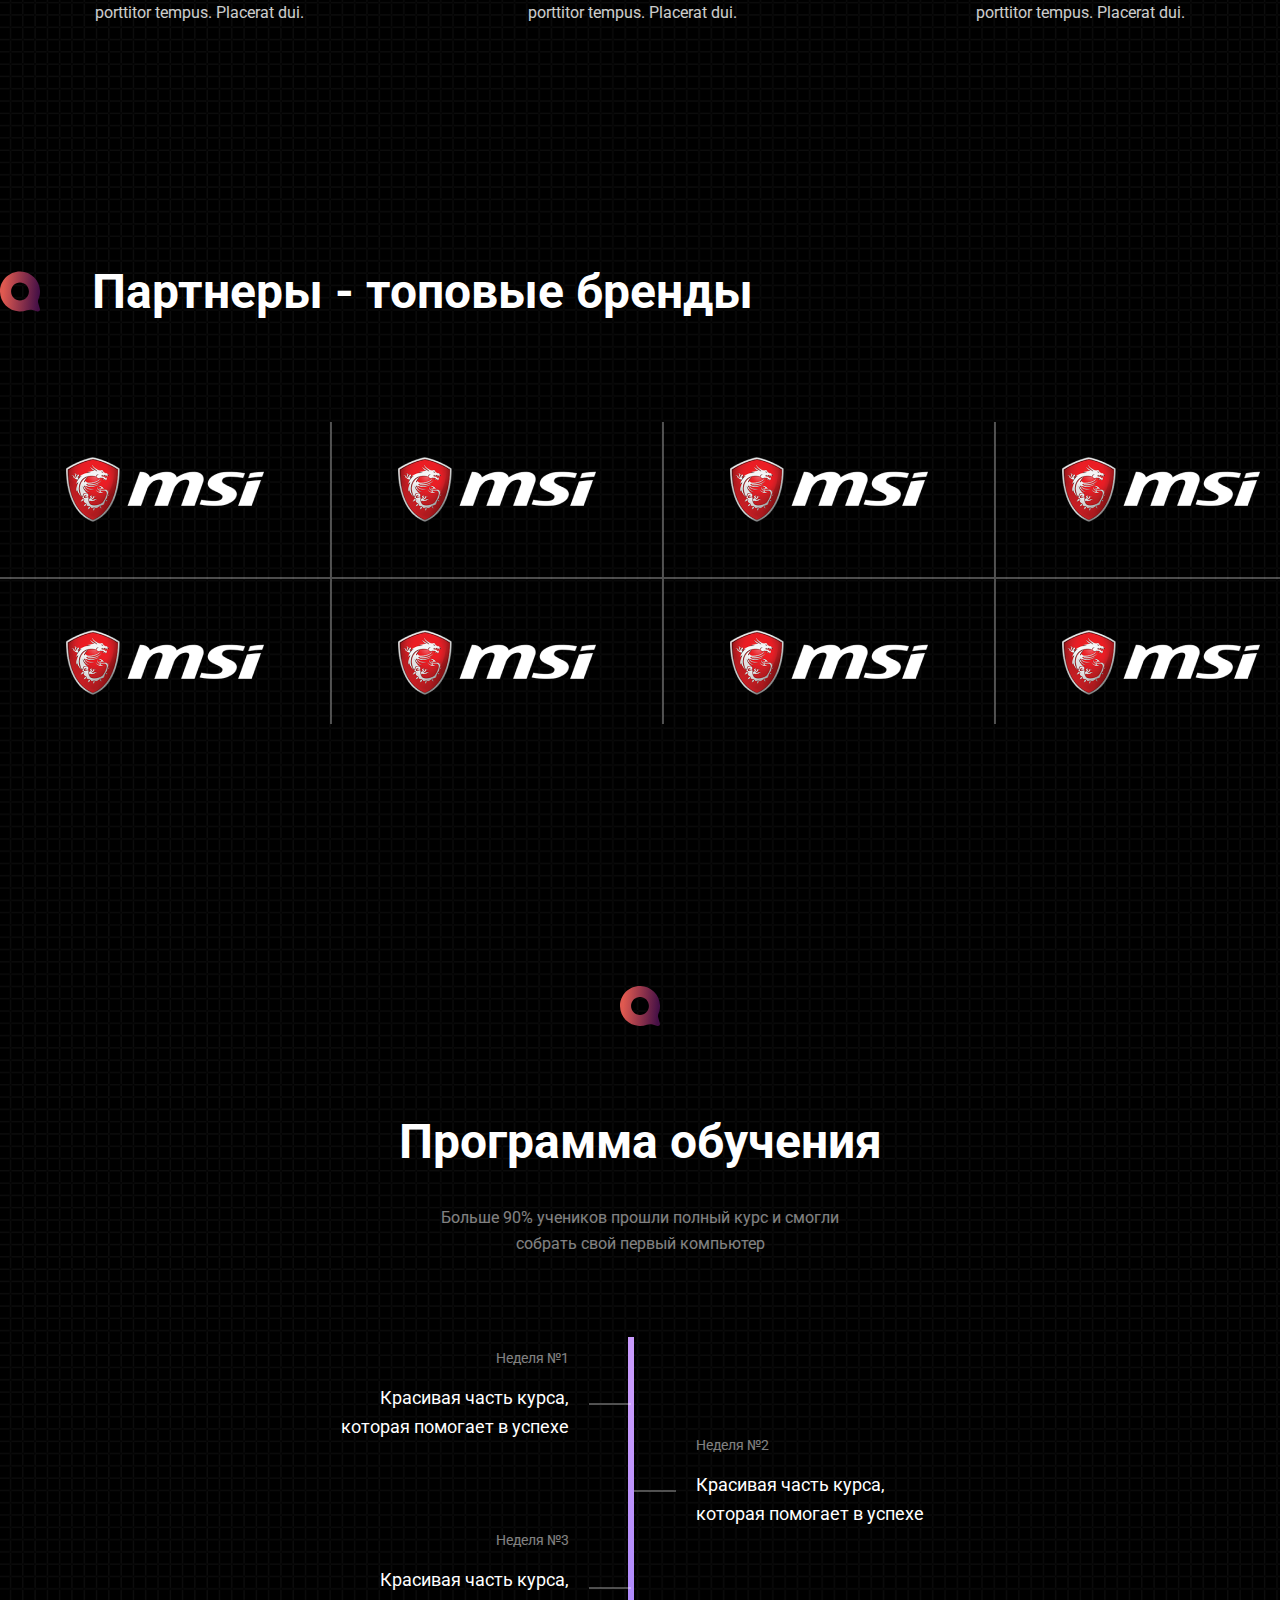
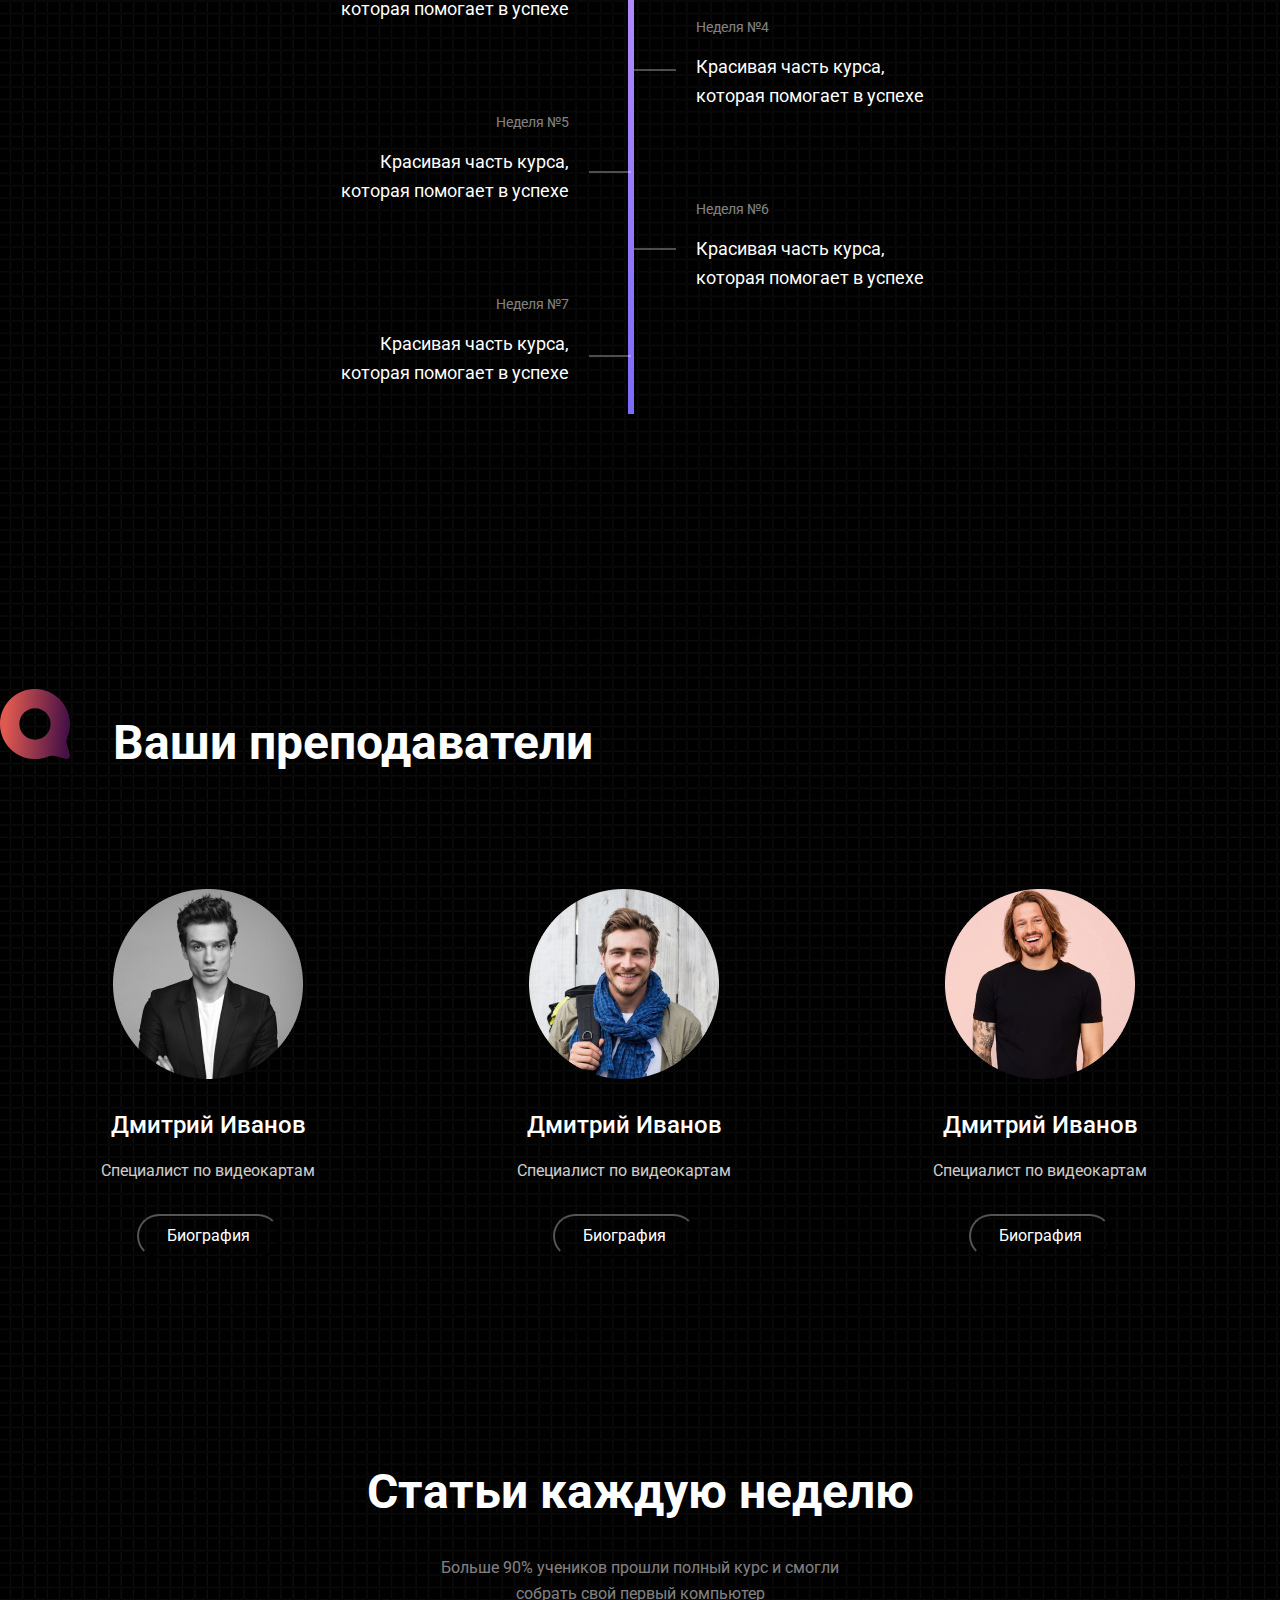
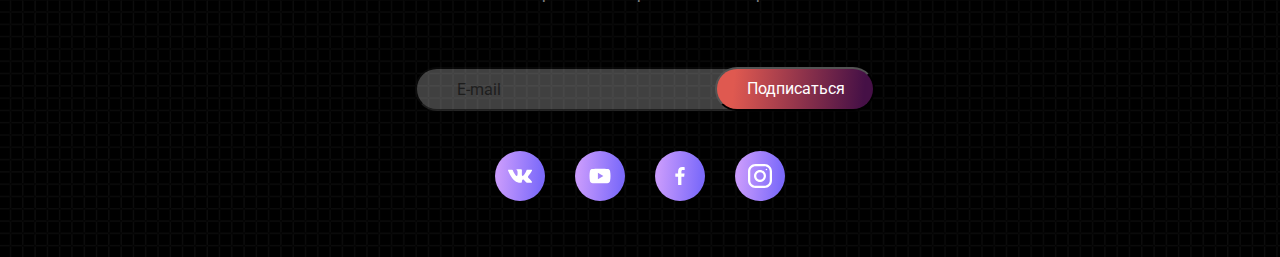
==== commit 4a35e85d: "Add files via upload" ====
--- a/project/index.html
+++ b/project/index.html
@@ -36,6 +36,9 @@
                 </li>
                 <li class="menu-item">
                     <a href="#" class="menu-link">Контакты</a>
+                </li>
+                <li class="menu-item">
+                    <a href="ind.html" class="menu-link">Калькулятор</a>
                 </li>
             </ul>
         </nav>
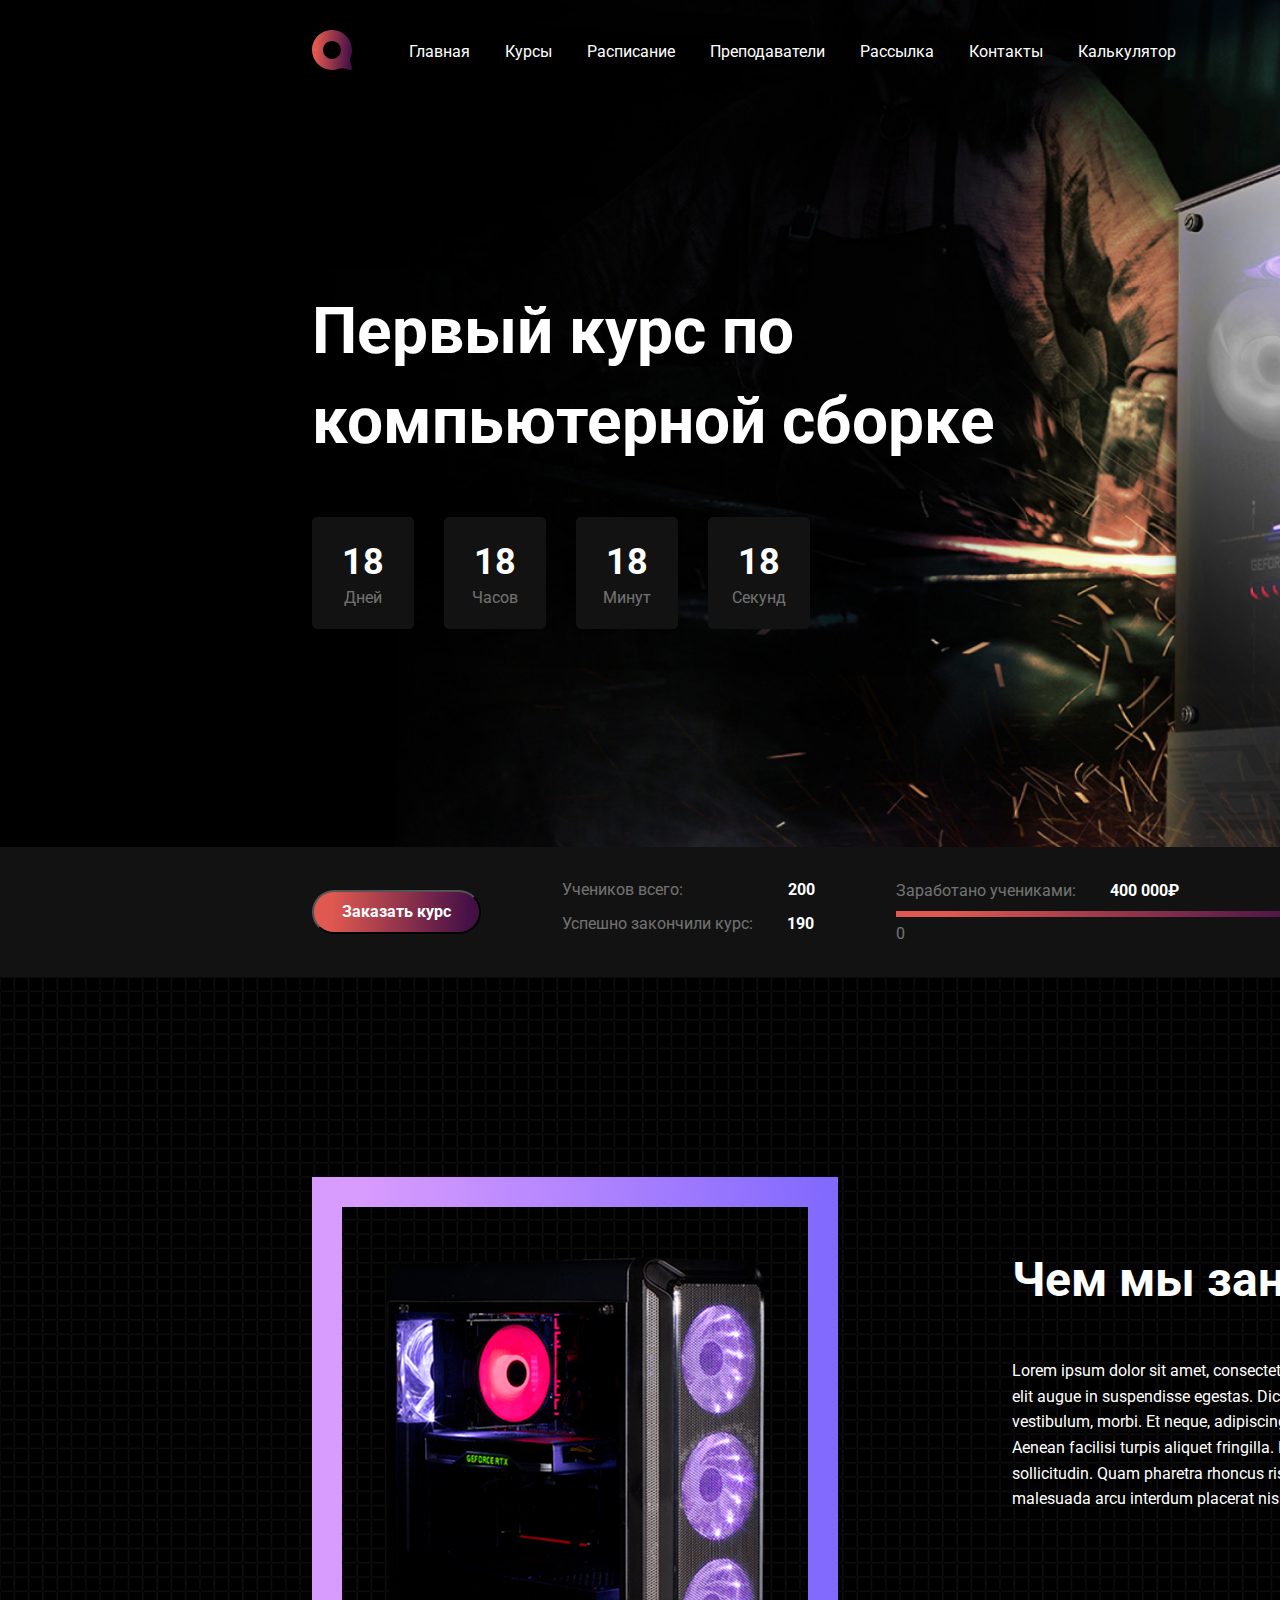
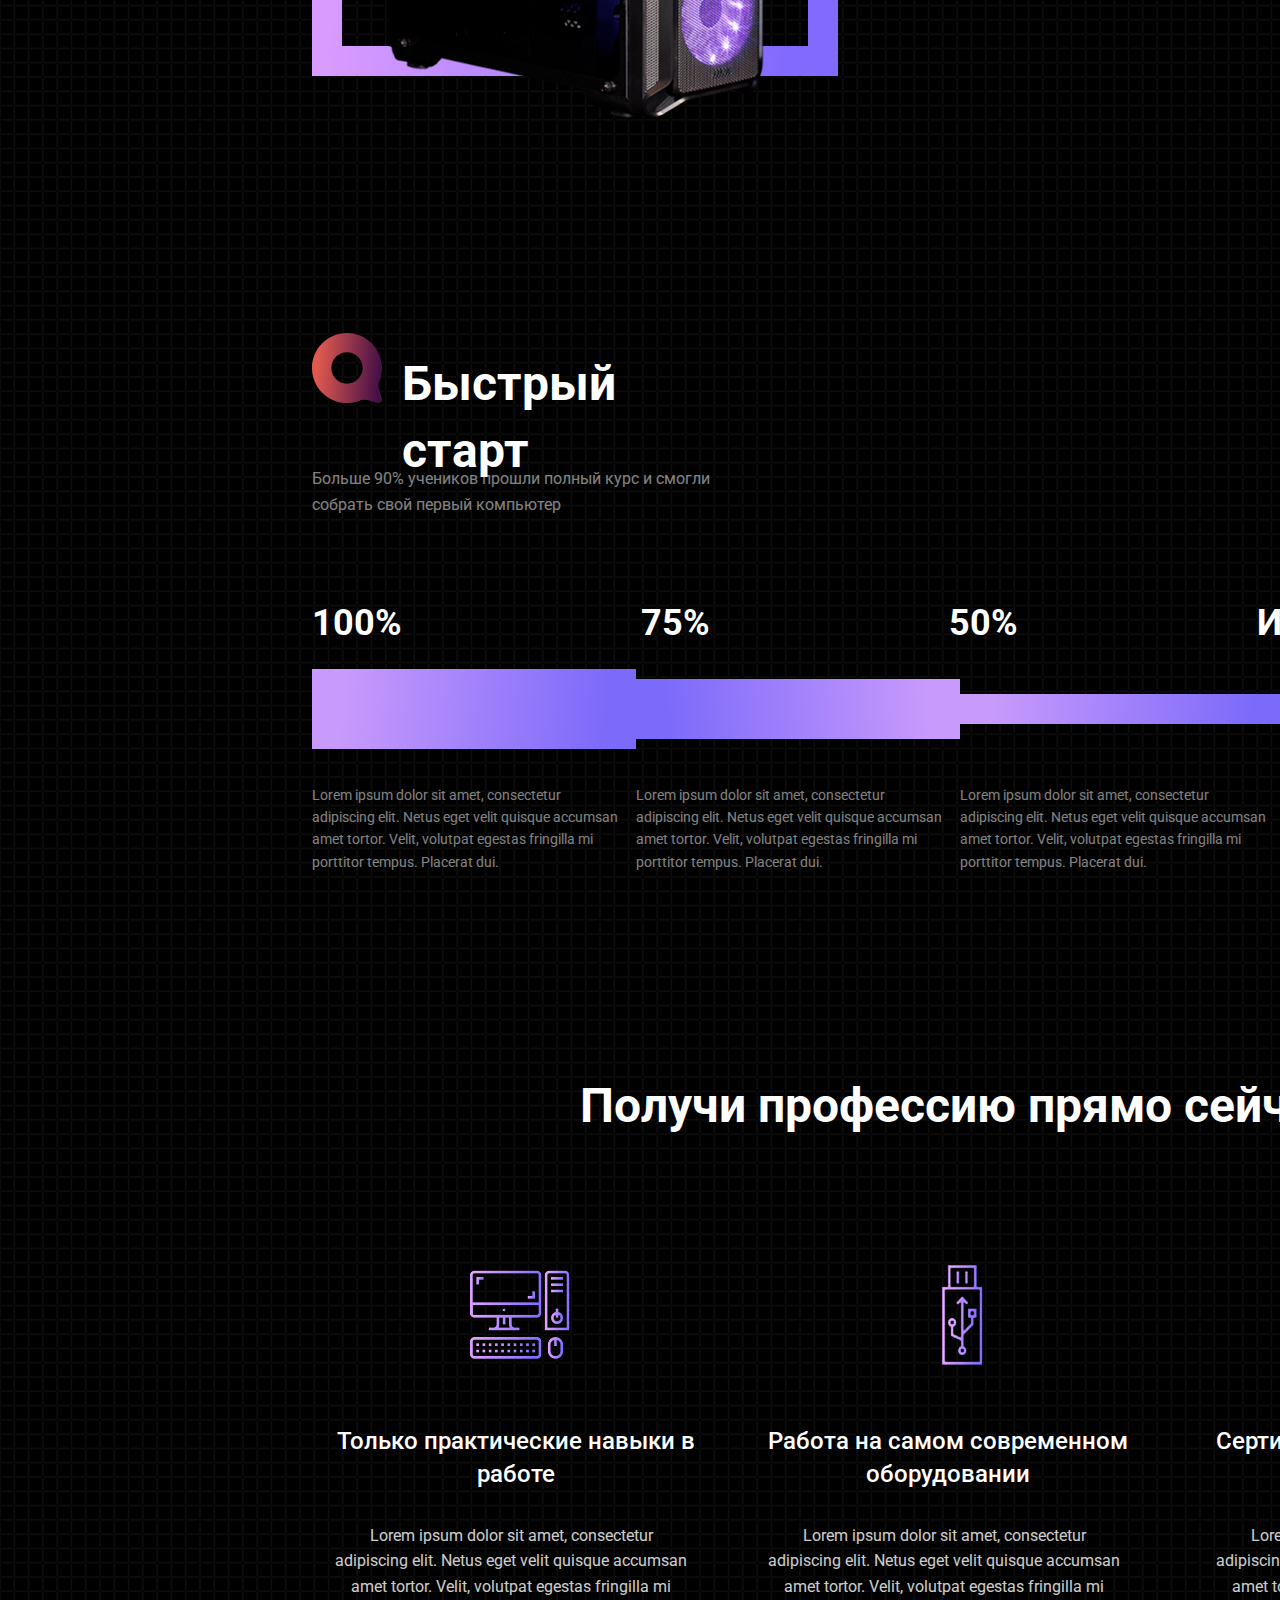
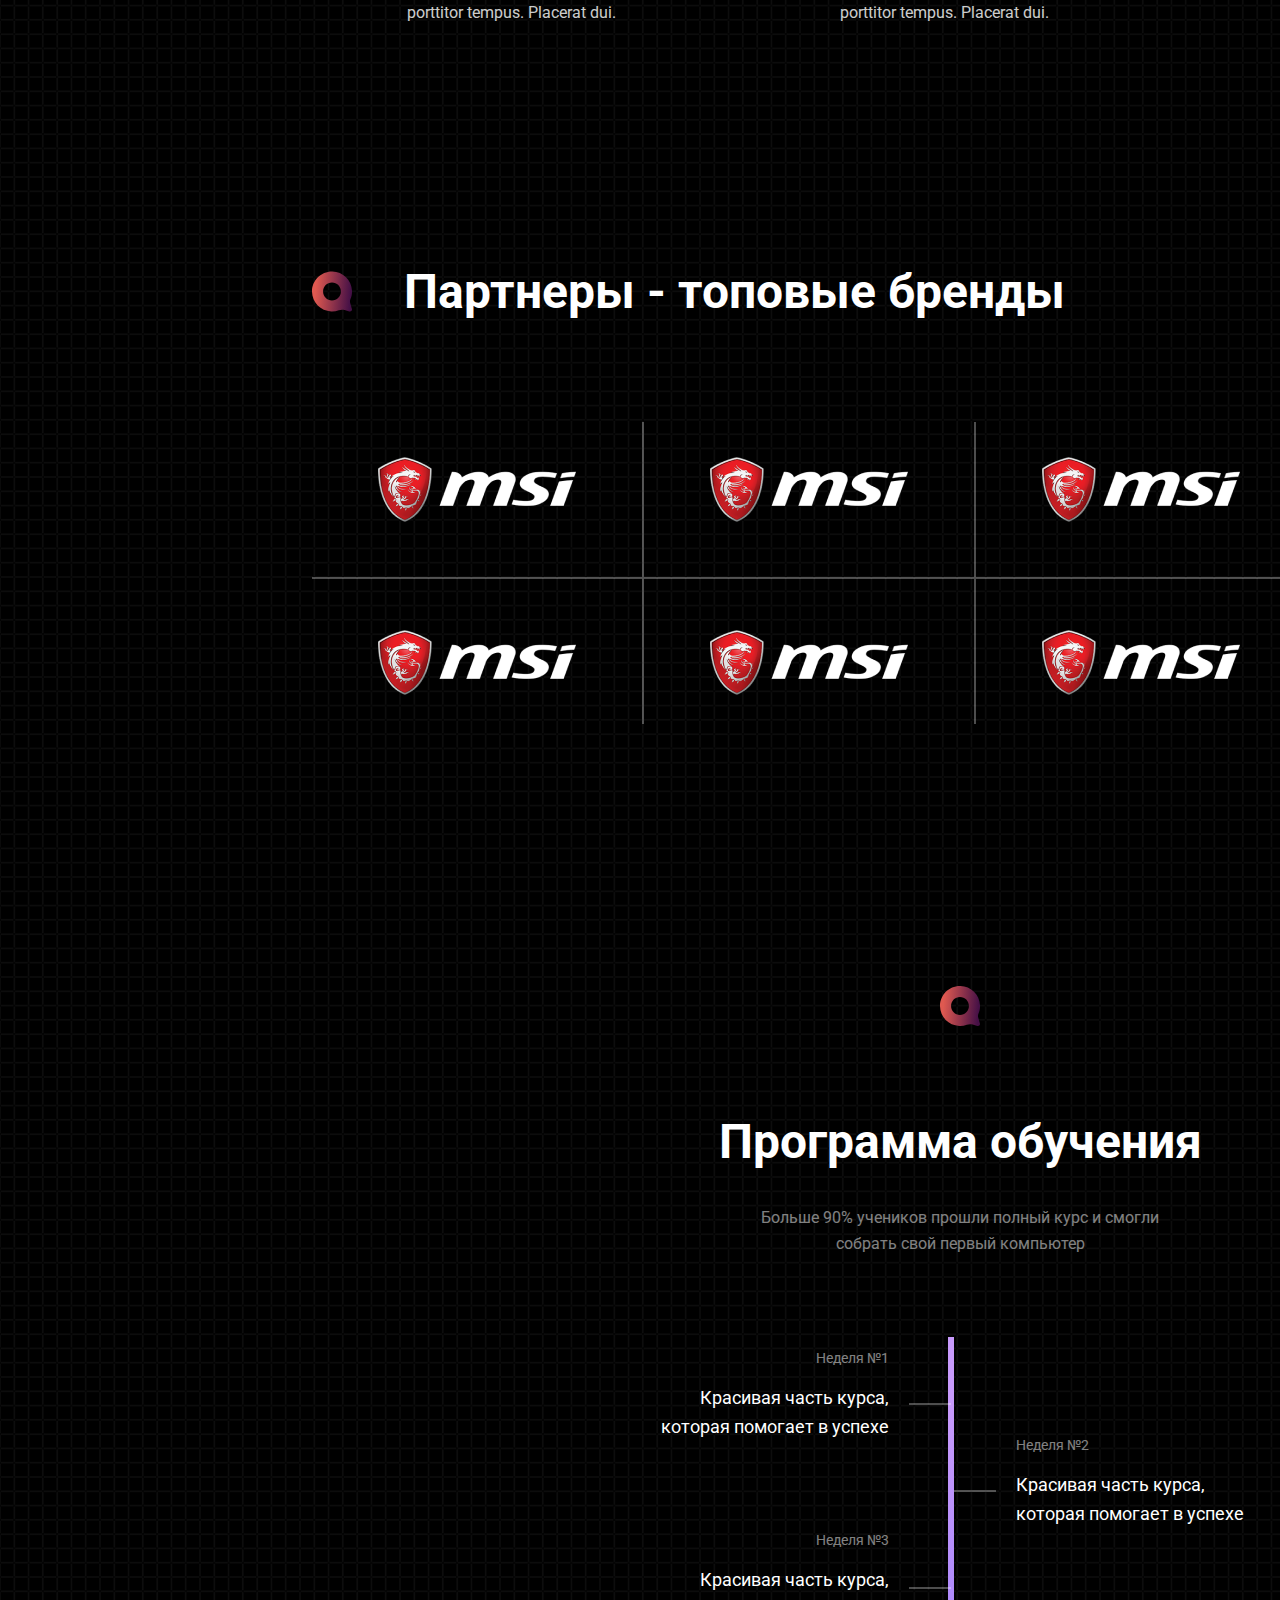
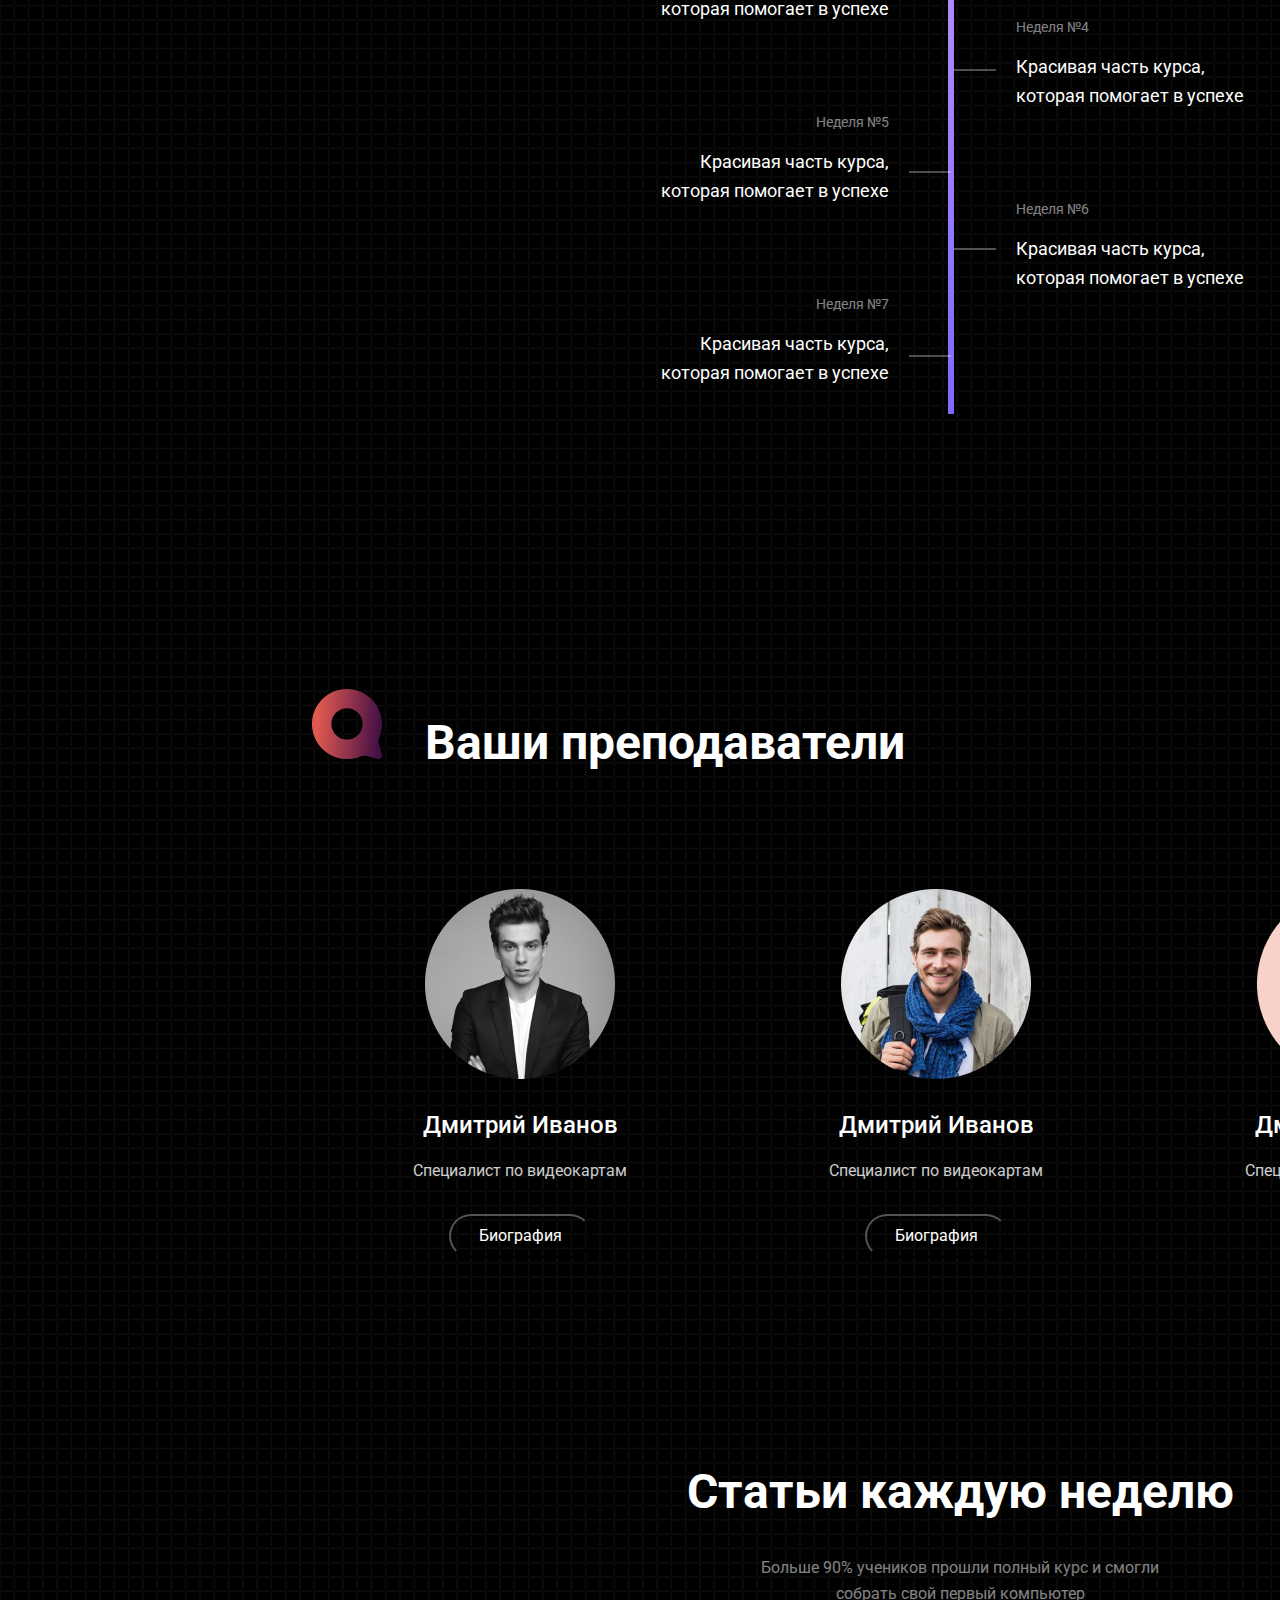
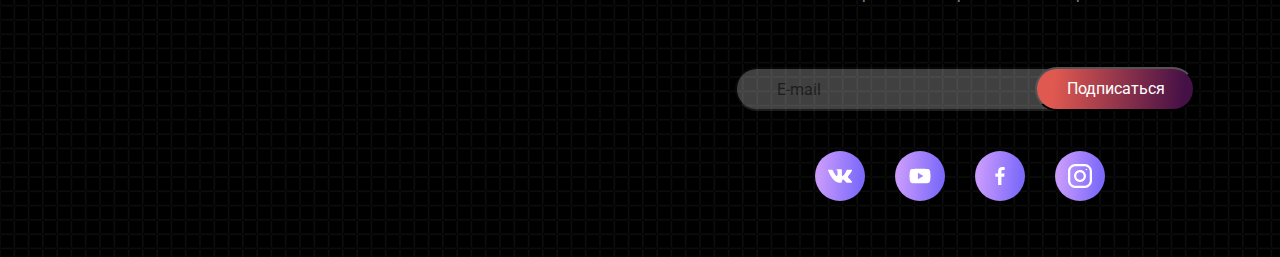
==== commit 0c11bed6: "Add files via upload" ====
--- a/project/index.html
+++ b/project/index.html
@@ -23,28 +23,28 @@
                     <a href="#" class="menu-link">Главная</a>
                 </li>
                 <li class="menu-item">
-                    <a href="#" class="menu-link">Курсы</a>
-                </li>
-                <li class="menu-item">
-                    <a href="#" class="menu-link">Расписание</a>
-                </li>
-                <li class="menu-item">
-                    <a href="#" class="menu-link">Преподаватели</a>
-                </li>
-                <li class="menu-item">
-                    <a href="#" class="menu-link">Рассылка</a>
-                </li>
-                <li class="menu-item">
-                    <a href="#" class="menu-link">Контакты</a>
+                    <a href="#krs" class="menu-link">Курсы</a>
+                </li>
+                <li class="menu-item">
+                    <a href="#rasp" class="menu-link">Расписание</a>
+                </li>
+                <li class="menu-item">
+                    <a href="#prep" class="menu-link">Преподаватели</a>
+                </li>
+                <li class="menu-item">
+                    <a href="#rasl" class="menu-link">Рассылка</a>
+                </li>
+                <li class="menu-item">
+                    <a href="#cont" class="menu-link">Контакты</a>
                 </li>
                 <li class="menu-item">
                     <a href="ind.html" class="menu-link">Калькулятор</a>
                 </li>
             </ul>
         </nav>
-        <div class="entrance">
+        <button class="entrance">
             <span class="entrance-text">Зайти в кабинет</span>
-        </div>
+        </button>
        </div>
        
        <div class="heading container">
@@ -69,12 +69,13 @@
                 <span class="time-times">Секунд</span>
             </div>
        </div>
-     
+       <a id="krs"></a>
        <div class="kyrs">
            <div class="kyrs-info container">
-                <div class="kyrs-button">
+                <button class="kyrs-button">
+                    
                     <span class="kyrs-button-text">Заказать курс</span>
-                </div>
+                </button>
                 <div class="kyrs-people">
                     <div class="kyrs-people-text">
                         <span class="kyrs-people-text1">Учеников всего:</span>
@@ -200,6 +201,7 @@
             <div class="program-head">
                 <div class="head-heading"><img src="img/Vector.svg" alt=""></div>
                 <div class="head-heading1">Программа обучения</div>
+                <a id="rasp"></a>
                 <center><div class="head-heading2">Больше 90% учеников прошли полный курс и смогли собрать свой первый компьютер</div></center>
             </div>
             <div class="program-information">
@@ -246,6 +248,7 @@
         </div>
         <div class="prepodavateli container">
             <div class="prepodavateli-heading">
+                <a id="prep"></a>
                 <img src="img/Vector.svg" alt="Vector" class="vector">
                 <span class="prepodavateli-heading-text">Ваши преподаватели</span>
             </div>
@@ -280,6 +283,7 @@
         <footer>
             <div class="footer container1">
                 <div class="footer-heading">
+                    <a id="rasl"></a>
                     <div class="footer-heading-text">Статьи каждую неделю</div>
                 </div>
                 <div class="footer-text">
@@ -290,11 +294,12 @@
                     <button class="footer-button">Подписаться</button>
                 </div>
                 <div class="footer-icons">
+                    <a id="cont"></a>
                     <svg width="290" height="50" viewBox="0 0 290 50" fill="none" xmlns="http://www.w3.org/2000/svg">
-                        <circle cx="25" cy="25" r="25" fill="url(#paint0_linear_10099_116)"/>
-                        <circle cx="105" cy="25" r="25" fill="url(#paint1_linear_10099_116)"/>
-                        <circle cx="185" cy="25" r="25" fill="url(#paint2_linear_10099_116)"/>
-                        <circle cx="265" cy="25" r="25" fill="url(#paint3_linear_10099_116)"/>
+                        <circle class="circ" cx="25" cy="25" r="25" fill="url(#paint0_linear_10099_116)"/>
+                        <circle class="circ" cx="105" cy="25" r="25" fill="url(#paint1_linear_10099_116)"/>
+                        <circle class="circ" cx="185" cy="25" r="25" fill="url(#paint2_linear_10099_116)"/>
+                        <circle class="circ" cx="265" cy="25" r="25" fill="url(#paint3_linear_10099_116)"/>
                         <path d="M115.058 19.9454C114.938 19.5014 114.704 19.0966 114.379 18.7715C114.054 18.4464 113.649 18.2124 113.205 18.0929C111.57 17.6504 105 17.6504 105 17.6504C105 17.6504 98.4301 17.6504 96.7951 18.0929C96.3511 18.2124 95.9463 18.4464 95.6212 18.7715C95.2961 19.0966 95.0621 19.5014 94.9426 19.9454C94.6373 21.6128 94.4891 23.3053 94.5001 25.0004C94.4891 26.6955 94.6373 28.3879 94.9426 30.0554C95.0621 30.4994 95.2961 30.9042 95.6212 31.2293C95.9463 31.5544 96.3511 31.7884 96.7951 31.9079C98.4301 32.3504 105 32.3504 105 32.3504C105 32.3504 111.57 32.3504 113.205 31.9079C113.649 31.7884 114.054 31.5544 114.379 31.2293C114.704 30.9042 114.938 30.4994 115.058 30.0554C115.363 28.3879 115.511 26.6955 115.5 25.0004C115.511 23.3053 115.363 21.6128 115.058 19.9454ZM102.9 28.1504V21.8504L108.353 25.0004L102.9 28.1504Z" fill="white"/>
                         <g clip-path="url(#clip0_10099_116)">
                         <path fill-rule="evenodd" clip-rule="evenodd" d="M34.3625 27.7577C34.3625 27.7577 36.3029 29.6741 36.7829 30.5609C36.7922 30.5736 36.7995 30.5878 36.8045 30.6029C37.0001 30.9305 37.0481 31.1873 36.9521 31.3769C36.7901 31.6901 36.2417 31.8473 36.0557 31.8605H32.6261C32.3873 31.8605 31.8905 31.7981 31.2857 31.3805C30.8237 31.0577 30.3641 30.5261 29.9189 30.0065C29.2541 29.2349 28.6793 28.5653 28.0973 28.5653C28.0238 28.5651 27.9508 28.5773 27.8813 28.6013C27.4409 28.7405 26.8817 29.3681 26.8817 31.0397C26.8817 31.5629 26.4689 31.8605 26.1797 31.8605H24.6089C24.0737 31.8605 21.2873 31.6733 18.8165 29.0681C15.7889 25.8785 13.0697 19.48 13.0433 19.4236C12.8741 19.0096 13.2293 18.784 13.6133 18.784H17.0765C17.5409 18.784 17.6921 19.0648 17.7977 19.3168C17.9201 19.606 18.3737 20.7628 19.1177 22.0624C20.3225 24.1768 21.0629 25.0373 21.6545 25.0373C21.7657 25.0376 21.8749 25.0086 21.9713 24.9533C22.7441 24.5285 22.6001 21.7684 22.5641 21.1996C22.5641 21.0892 22.5629 19.9672 22.1669 19.4248C21.8837 19.036 21.4013 18.8848 21.1097 18.8296C21.1877 18.7168 21.3533 18.544 21.5657 18.442C22.0949 18.178 23.0513 18.1396 24.0005 18.1396H24.5273C25.5569 18.154 25.8233 18.22 26.1977 18.3148C26.9513 18.4948 26.9657 18.9832 26.8997 20.6464C26.8805 21.1216 26.8601 21.6568 26.8601 22.2868C26.8601 22.4212 26.8541 22.5712 26.8541 22.7236C26.8313 23.5768 26.8013 24.5381 27.4037 24.9329C27.4818 24.9815 27.5721 25.0073 27.6641 25.0072C27.8729 25.0072 28.4981 25.0072 30.1937 22.0972C30.9377 20.812 31.5137 19.2964 31.5533 19.1824C31.5869 19.1188 31.6877 18.94 31.8101 18.868C31.8972 18.8217 31.9947 18.7986 32.0933 18.8008H36.1673C36.6113 18.8008 36.9125 18.868 36.9713 19.036C37.0697 19.3084 36.9521 20.14 35.0921 22.6552C34.7789 23.074 34.5041 23.4365 34.2629 23.7533C32.5769 25.9661 32.5769 26.0777 34.3625 27.7577V27.7577Z" fill="white"/>
--- a/project/css/style.css
+++ b/project/css/style.css
@@ -5,9 +5,11 @@
     background-color: #333333;
     font-family: 'Roboto', sans-serif;
 }
+
+
 .header {
    
-    min-height: 100%;
+    min-width: 1920px;
     background: url("../img/bg.jpg") no-repeat center top / cover;
 }
 .navbar {
@@ -46,6 +48,13 @@
 }
 .entrance-text {
     margin: auto;
+}
+.entrance:hover {
+   
+    opacity: 0.7; 
+    cursor: pointer;
+    
+
 }
 .heading {
     color: white;
@@ -119,6 +128,10 @@
     border-radius: 50px;
     background: linear-gradient(94.78deg, #DF5950 11.19%, #451046 93.72%);
 }
+.kyrs-button:hover{
+    opacity: 0.7;
+    cursor: pointer;
+}
 .kyrs-button-text {
     margin: auto;
     font-family: Roboto;
@@ -215,7 +228,7 @@
     opacity: 0.4;
 }
 .list {
-    min-height: 1920px;
+    min-width: 1920px;
    
     background: url("../img/back.png") no-repeat center top / cover;
 }
@@ -716,6 +729,11 @@
     width: 143px;
     height: 44px;
     border-radius: 50px;
+}
+.prepodavateli-button:hover{
+    opacity: 0.7;
+    cursor: pointer;
+    
 }
 .button-text1 {
     width: 83px;
@@ -797,6 +815,10 @@
         background: linear-gradient(94.78deg, #DF5950 11.19%, #451046 93.72%);
         border-radius: 50px;
     }
+    .footer-button:hover{
+opacity: 0.7;
+cursor: pointer;
+    }
     .footer-icons{
         width: 290px;
         height: 50px;
@@ -805,4 +827,7 @@
         margin-left: auto;
         margin-right: auto;
     }
-    +    .circ:hover{
+        opacity: 0.7;
+        cursor: pointer;
+    }